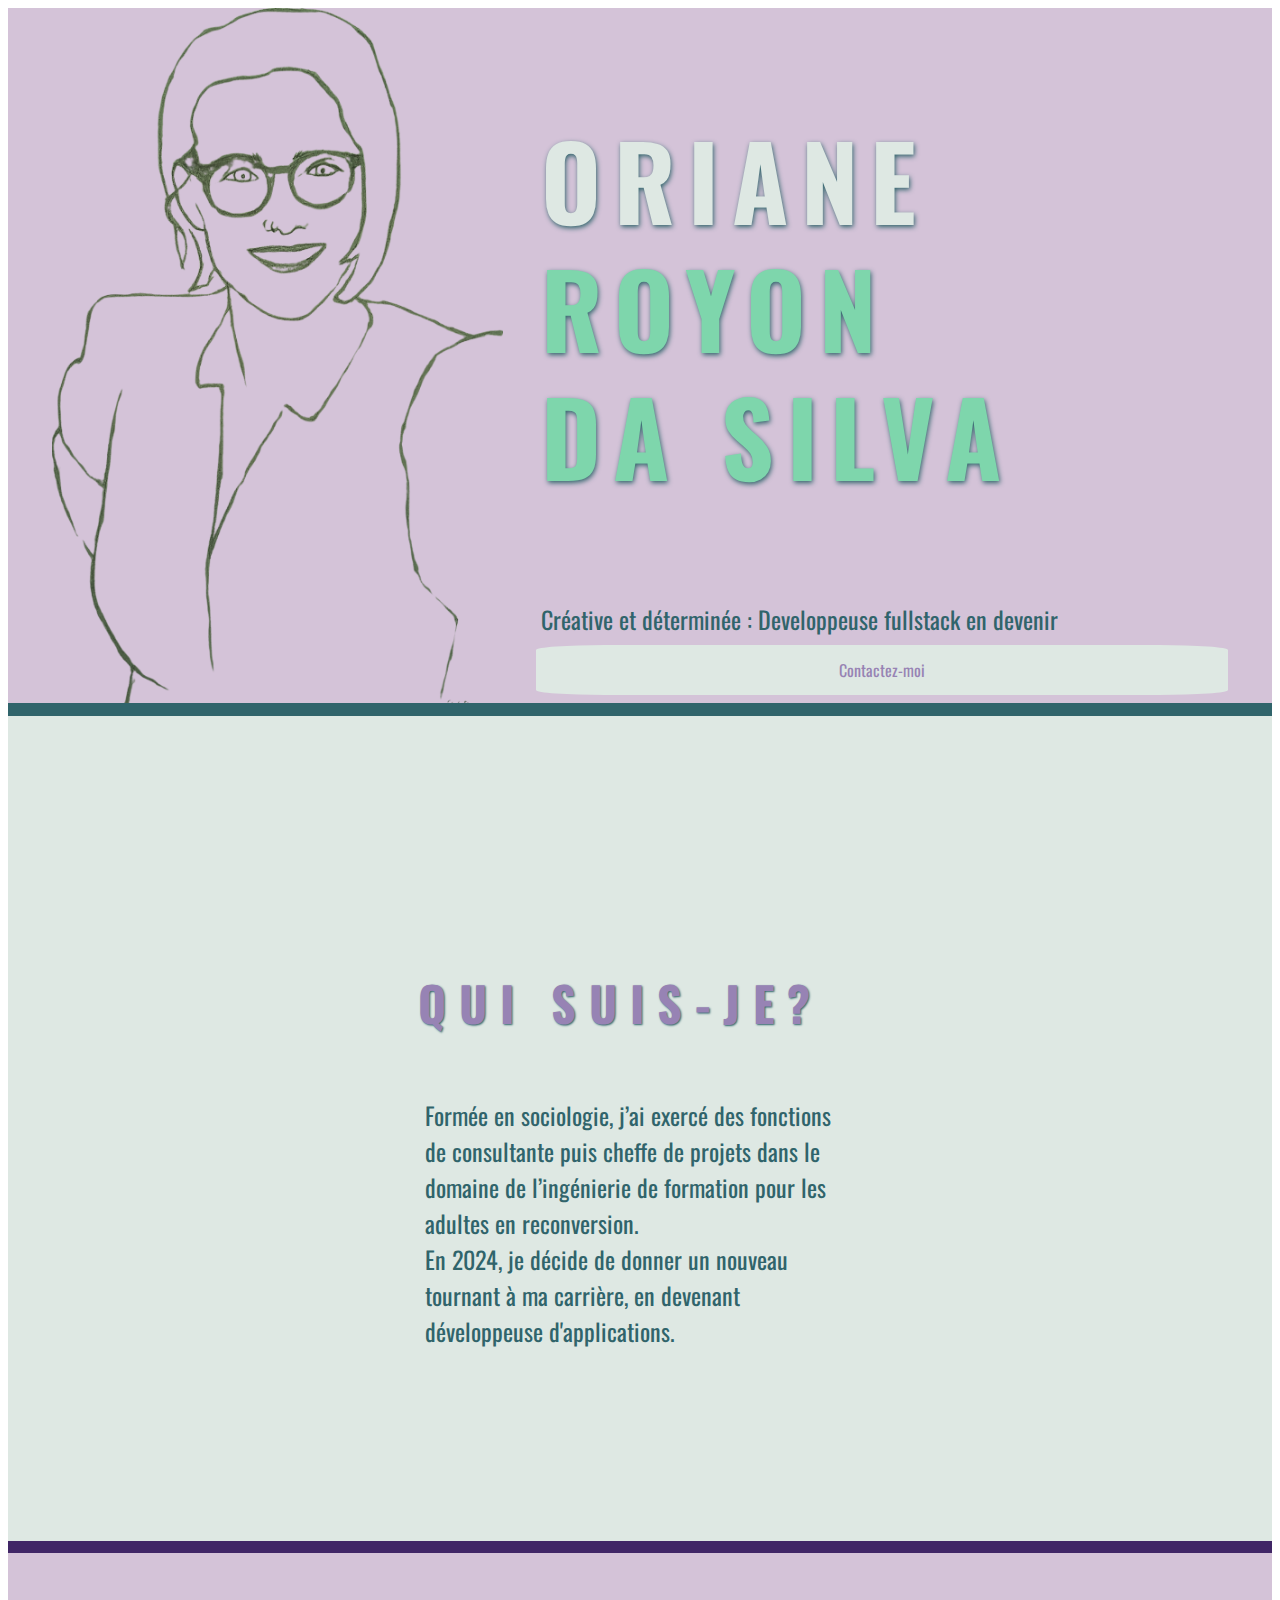
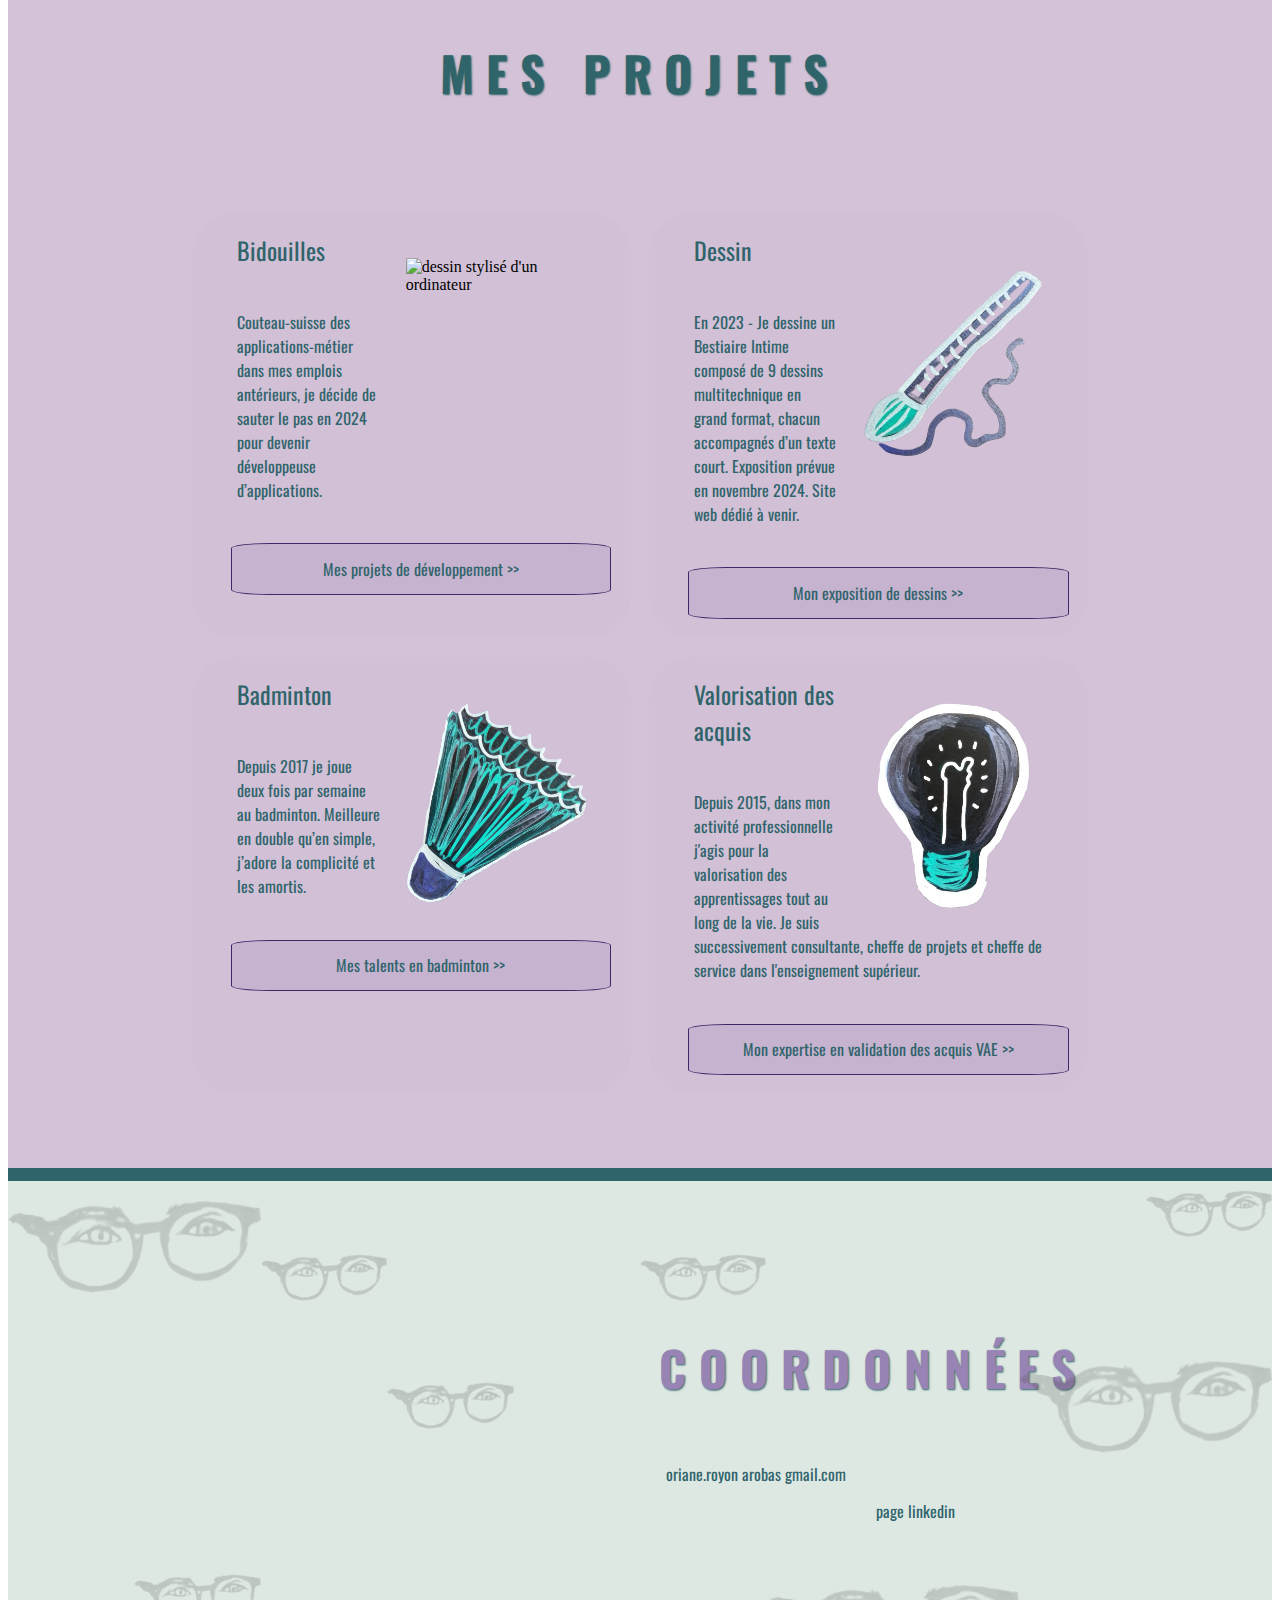
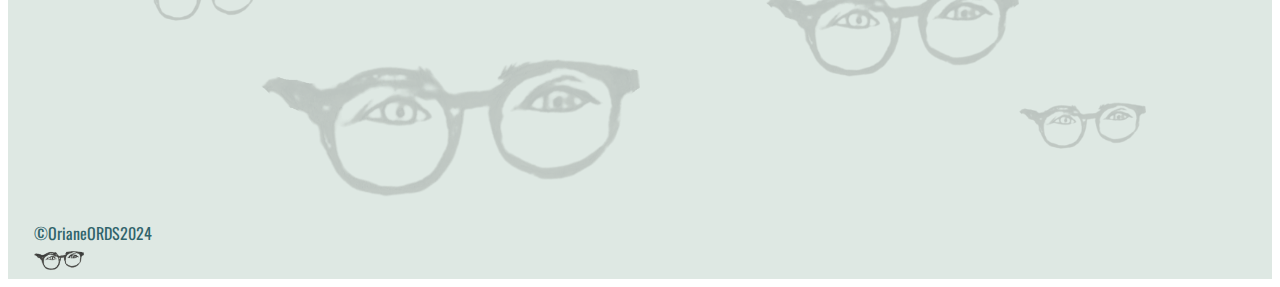
==== index.html @ b594cda8 "relative link modified" ====
<!DOCTYPE html>
<html lang="en">

<head>
  <meta charset="UTF-8">
  <meta name="viewport" content="width=device-width, initial-scale=1.0">
  <title>ORIANE RDS SITE</title>
  <!-- liens vers bootstrap-->
    <link href="https://cdn.jsdelivr.net/npm/bootstrap@5.3.2/dist/css/bootstrap.min.css" rel="stylesheet" integrity="sha384-T3c6CoIi6uLrA9TneNEoa7RxnatzjcDSCmG1MXxSR1GAsXEV/Dwwykc2MPK8M2HN" crossorigin="anonymous">
    <script src="https://cdn.jsdelivr.net/npm/bootstrap@5.3.2/dist/js/bootstrap.bundle.min.js" integrity="sha384-C6RzsynM9kWDrMNeT87bh95OGNyZPhcTNXj1NW7RuBCsyN/o0jlpcV8Qyq46cDfL" crossorigin="anonymous"></script>
  <!--liens vers typos-->
    <link rel="preconnect" href="https://fonts.googleapis.com">
    <link rel="preconnect" href="https://fonts.gstatic.com" crossorigin>
    <link href="https://fonts.googleapis.com/css2?family=Oswald&display=swap" rel="stylesheet">
<!--liens vers ma feuille de style--> 
<link href="./public/css/style.css" rel="stylesheet"> 
</head>

<body>
    <!-- navbar cf. fichier read me -->




    <!-- SECTION 1 : ORIANE -->
    <section class="bg-light-purple " >
        <div class="flex-container section" ID="section1">
            <div class="flex-container rectangle-1tiers  " ID="section1-bgimg">
               <img src="./public/images/portraitoriane15.png" alt="dessin auto-portrait Oriane" ID="autoportrait1">
            </div>

            <div class="rectangle-2tiers flex-container" ID="section1-texte">
                            
                 <h1 class="medium-green"> <span class="light-green">Oriane </span> Royon <br> Da Silva </h1>
                 <p class="medium-p" ID="h1p">Créative et déterminée : 
                        Developpeuse fullstack en devenir </p>
                <div class="btn">
                    <a ID="btn-contact" class="bg-light-green medium-purple">Contactez-moi</a>
                </div>
            </div> 
        </div>

        <div class="divider bg-intense-green">      </div>
    </section>

      

    <!-- SECTION 2 : Qui suis-je -->
    <section class="bg-light-green ">
        <div class="flex-container section " ID="section2">
 
                <div class="rectangle-2tiers" >
                    <h2 class="medium-purple"> Qui suis-je? </h2>
                    <p class="medium-p">Formée en sociologie, j’ai exercé des fonctions de consultante puis cheffe de projets dans le domaine de l’ingénierie de formation pour les adultes en reconversion. </p>
                    <p class="medium-p">En 2024, je décide de donner un nouveau tournant à ma carrière, en devenant développeuse d'applications. 
                    </p>
                </div>

        </div>
        <div class="divider  bg-intense-purple">      </div>
        
    </section>



<!--SECTION 3 : mes dadas doudous dodus -->

<section class="bg-light-purple">
    <div class=" flex-container section " ID="section3">
        <div>
            <h2 class="intense-green ">Mes projets</h2>
        </div>

        <div class=" flex-container section3">

           <div class=" card-container flex-container ">
                <div class="card">
                    <img class="carre dessin" src=".public/images/section3-imagescarres/section3-ordi" alt="dessin stylisé d'un ordinateur">
                    <p class="medium-p">Bidouilles</p>
                    <p> Couteau-suisse des applications-métier dans mes emplois antérieurs, je décide de sauter le pas en 2024 pour devenir développeuse d’applications.  </p>
                    <div class="button">
                        <a href="./views/projetdev.html"> Mes projets de développement >> </a>
                    </div>
                </div>
        
                <div class="card">
                    <img class="carre dessin" src="./public/images/section3-imagescarres/section3-pinceau.png" alt="dessin stylisé d'un pinceau ">
                    <p class="medium-p">Dessin</p>
                    <p> En 2023 - Je dessine un Bestiaire Intime composé de 9 dessins multitechnique en grand format, chacun accompagnés d’un texte court. Exposition prévue en novembre 2024. Site web dédié à venir.   </p>
                    <div class="button">
                        <a href="./views/projetdev.html"> Mon exposition de dessins >> </a>
                    </div>
                </div>
            </div>

            <div class=" card-container flex-container ">
                <div class="card">
                    <img class="carre dessin" src="./public/images/section3-imagescarres/section3-bad.png" alt="dessin stylisé d'un volant de badminton">
                    <p class="medium-p">Badminton</p>
                    <p> Depuis 2017 je joue deux fois par semaine au badminton. Meilleure en double qu’en simple, j’adore la complicité et les amortis.  </p>
                    <div class="a">
                        <a href="./views/projetdev.html"> Mes talents en badminton  >> </a>
                    </div>
                </div>

                <div class="card"> 
                    <img class="carre dessin" src="./public/images/section3-imagescarres/section3-ampoule.png" alt="dessin stylisé d'une ampoule ">
                    <p class="medium-p">Valorisation des acquis</p>
                    <p> Depuis 2015, dans mon activité professionnelle j'agis pour la valorisation des apprentissages tout au long de la vie. Je suis successivement consultante, cheffe de projets et cheffe de service dans l'enseignement supérieur.</p>
                    <div class="button">
                        <a href="./views/projetdev.html"> Mon expertise en validation des acquis VAE >> </a>
                    </div>
                </div>
            </div>

            
        </div>
      
    </div>

    <div class="divider bg-intense-green">      </div>

</section>

<!--SECTION 4 : coordonnées >
-->

<section ID="section4" class="bg-light-green">

 
    <div ID="S4texte" class="rectangle-2tiers">
        <h2 class="medium-purple"> Coordonnées </h2>
        <div class="dense">
            <p class="intense-green"> oriane.royon  arobas  gmail.com </p>
            <p> <a href="https://www.linkedin.com/feed/" class="intense-green">page linkedin </a></p>  
        </div>
    </div>
        <img ID="S4img0" src="./public/images/oeil/eye1.png">  
        <img ID="S4img1" src="./public/images/oeil/eye1.png"> 
        <img ID="S4img2" src="./public/images/oeil/eye1.png"> 
        <img ID="S4img3" src="./public/images/oeil/eye1.png"> 
        <img ID="S4img4" src="./public/images/oeil/eye1.png"> 
        <img ID="S4img5" src="./public/images/oeil/eye1.png">
        <img ID="S4img6" src="./public/images/oeil/eye1.png"> 
        <img ID="S4img7" src="./public/images/oeil/eye1.png"> 
        <img ID="S4img8" src="./public/images/oeil/eye1.png">  
        <img ID="S4img9" src="./public/images/oeil/eye1.png"> 


     </section>
  


<footer class= "bg-light-green">
    <div class="footer">
            <p>   ©OrianeORDS2024         </p>
            <img src="./public/images/oeil/eye1.png" >
    </div>
</footer>



<script src="./index.js"></script>

</body>
---- public/css/style.css ----
/*PREMIERE PARTIE DU CSS = FLEXBOXING AND SIZING */

/*xxxxxxxxxxxxxxxxxxxxxxxxxxxxxxxxxxxxxxxxxxxxxxxxxxxxxxxxxxxxxxxxxx */

/* éléments  par ordre alpha */ 

img {
    min-height:0 ;
     min-width:0 ;
     width: 100%;
     height: auto;
     padding-top : 0 ; 
     padding-bottom : 0 ;
     border : 0 ; 
}
section {
    justify-content: center;
    align-items: center;
    height: 100%;
    min-width: 150px;
}

a { 
    border-radius: 10%;
    border: none;
    color: #30646B;
    text-align: center;
    text-decoration: none;
    display: block;
    font-size: 16px;
    font-family: 'Oswald', sans-serif;
    padding: 1vw;
    margin-left : 1.5vw ; 
}

a:hover {
    background-color: gold;
  }

/*class */ 

.btn {
   display : block ;  
   width: 100% ; 
   margin-left : 1px ; 
}
.flex-container {
    display : flex ; 
    flex-wrap : wrap ;
    flex-direction: row; 
    justify-content: center;
}
.divider {
    width : 100% ; 
    height: 1vw ;
}

.img {
    align-content : center; 
}
.rectangle-1tiers{
    flex-basis : 38% ; 
}
.rectangle-2tiers{
    flex-basis : 60% ;
}
.section {
    margin: 0vw 3vw;
    gap: 1vw ;
}
.carre{
    max-width: 15vw;
}

.footer p {
    padding: 0vw 2vw;
    margin : 0 ; 
}
.footer img {
    width: 50px;
    aspect-ratio: 100 / 60;
    margin : 0vw 2vw;
}

/* Formats spéciaux pour objets spéciaux */ 
#autoportrait1 {
    aspect-ratio: auto 700 / 500;
}
#section1-bgimg {
    align-content: center;
 }
#h1p {
    width: 100%;
}

#section2 {
    padding: 15vw ; 
}



/* spécifiques section3 */

.section3 {
    flex-basis : 80% ;
    padding-bottom: 5vw;
}
#section3 h2 {
    margin : 5vw 0vw ; 
}
.card-container {
    flex-basis : 100% ; 
}
.card {
    border-radius:10%;
    background-color : rgba(151, 131, 180, 0.05) ; 
    border-color: transparent;
    gap :  5vw ;
    margin : 1% ; 
    padding : 1.5vw ; 
    max-width: 400px;
    display : inline-block ; 
}
.dessin {
    float: right;
    width: 45%;
    padding: 2vw;
    aspect-ratio: 700/800;
}
.section3 a {
    border: #402666 solid 1px;
    background-color : rgba(151, 131, 180, 0.2) ;
}
a:hover{
    background-color: #30646B;
    color: #DEE8E3;
}





/*            spécifique section 4 = GRID */


    #section4 {
        display: grid ; 
        grid-template-columns: repeat(10, 1fr) ;
        grid-template-rows: repeat(10, 5vw) ;
    }

    #section4 p {
            margin: 0 ; 
            padding : 0 0 0 2vw;    
    }

    #section4 img {
        opacity: 20% ;
    }

    #S4texte {
        grid-row : 3 / 6 ; 
        grid-column : 6 / -2 ;  
    }
    #S4img0{
        grid-row: 1 / 3 ;
        grid-column : 1 / 3 ;
    } 
    #S4img1{
        grid-row: 3 / 6 ;
        grid-column : 9 / 12 ;
    } 
    #S4img2{
        grid-row: 7 / 9 ;
        grid-column : 7 / 9 ;
    } 
    #S4img3{
        grid-row: 1 ;
        grid-column : 10 ;
    } 

    #S4img4{
        grid-row: 8 / 11 ;
        grid-column : 3 / 6 ;
    } 
    #S4img5{
        grid-row: 7  ;
        grid-column : 2  ;
    } 
    #S4img6{
        grid-row: 2;
        grid-column : 3;
    } 
    #S4img7{
        grid-row: 4 ;
        grid-column : 4 ;
    } 
    #S4img8{
        grid-row: 2  ;
        grid-column : 6 ;
    } 
    #S4img9{
        grid-row: 9 ;
        grid-column : 9 ;
    } 


/* */
/**/
/* DEUXIEME PARTIE CSS =  COULEURS, TYPOS ET POLICES */
/*xxxxxxxxxxxxxxxxxxxxxxxxxxxxxxxxxxxxxxxxxxxxxxxxxxxxxxxxxxxxxxxxxx */


/* recap couleurs du design :

light-purple : #D4C3D8
medium-purple : #9783B4
intense-purple : #402666

light-green : #DEE8E3
medium-green: #7ED6AC
intense-green : #30646B
*/

/* éléments */ 

h1 {
    font-family: 'Oswald', sans-serif;
    font-size: 8vw;
    letter-spacing: 1vw ; 
    line-height : 10vw; 
    text-shadow: 1px 2px 5px #30646B;
    padding : 2vw ;
    padding-top : 3vw ; 
    text-transform: uppercase;
    
}
h2 {
    font-family: 'Oswald', sans-serif;
    font-size: 3rem;
    letter-spacing: 1vw ;
    text-shadow: 1px 1px 2px #30646B;
    padding : 1.5vw ;
    text-transform: uppercase;

}
p {  
    font-family: 'Oswald', sans-serif;
    color: #30646B;
    padding: 2vw;
    font-size : 1rem; 
}



/* class */ 


.divider.dark-green {
    background-color: #30646B;
    background-color: rgba(48, 100, 107, 1);
   /* background-image: radial-gradient(rgba(48, 100, 107, 0.75), transparent 16%),
    radial-gradient(rgba(151, 131, 180, 1)  transparent 10%); 
    background-size: 6px 6px ;
    background-position: 0 0, 3px 3px;*/
}

.bg-light-green {
    background-color: #DEE8E3 ;
}
.bg-light-purple {
    background-color: #D4C3D8;
}
.bg-medium-green{
    background-color: #7ED6AC;
}
.bg-medium-purple {
    background-color: #9783B4;
}
.bg-intense-green {
    background-color: #30646B ;
    background-color: rgba(48, 100, 107, 1);
}
.bg-intense-purple {
    background-color: #402666;
}



.intense-green {
    color : #30646B ;
}
.intense-purple {
    color : #402666 ; 
}
.light-green {
    color: #DEE8E3;
}
.light-purple {
    color:#D4C3D8 ;
}
.medium-green {
    color: #7ED6AC;
}
.medium-purple {
    color: #9783B4 ;
}


.medium-p {
    font-size : 1.5rem;
    padding: 0 2vw ;
    margin: 0 ; 
} 





/*TROISIEME PARTIE CODE CSS =  Breakpoint pour format téléphone */ 
/*xxxxxxxxxxxxxxxxxxxxxxxxxxxxxxxxxxxxxxxxxxxxxxxxxxxxxxxxxxxxxxxxxx */
    @media (max-width : 600px) {


        a { 
            font-size : 2.5vw ; 
        }
        h1 {
            font-size: 9vw;
            letter-spacing: 1vw ; 
            line-height : 10vw; 
        }
        h2 {
            font-size: 5vw;
            letter-spacing: 1vw ; 
            line-height : 7vw;
        }
        p {
            font-size: 3vw;
        }


        .carre {
            flex-basis : 95%;
        }
        .medium-p {
            font-size : 4vw ; 
        }
        .rectangle-1tiers {
            flex-basis : 95% ;
        }
        .rectangle-2tiers {
            flex-basis : 95% ;
        }
        .section3 {
            flex-basis : 95%
        }



/* GRID autour des boites Flexs de la section 1
    si écran = petit */

    #section1 {
        display: grid ; 
        grid-template-columns: repeat(10, 1fr) ;
        grid-template-rows: repeat(7, 1fr) ;
    }
    #section1-bgimg {
        grid-row-start: 1 ; 
        grid-column-start:1;  
        grid-row-end :8 ; 
        grid-column-end : 10 ; 
    }


    #section1-texte {
        grid-row-start: 4 ; 
        grid-column-start: 2 ;  
        grid-row-end : 8 ; 
        grid-column-end : 9 ; 
    } 

    #autoportrait1 {
        opacity: 30% ;
    }

    }
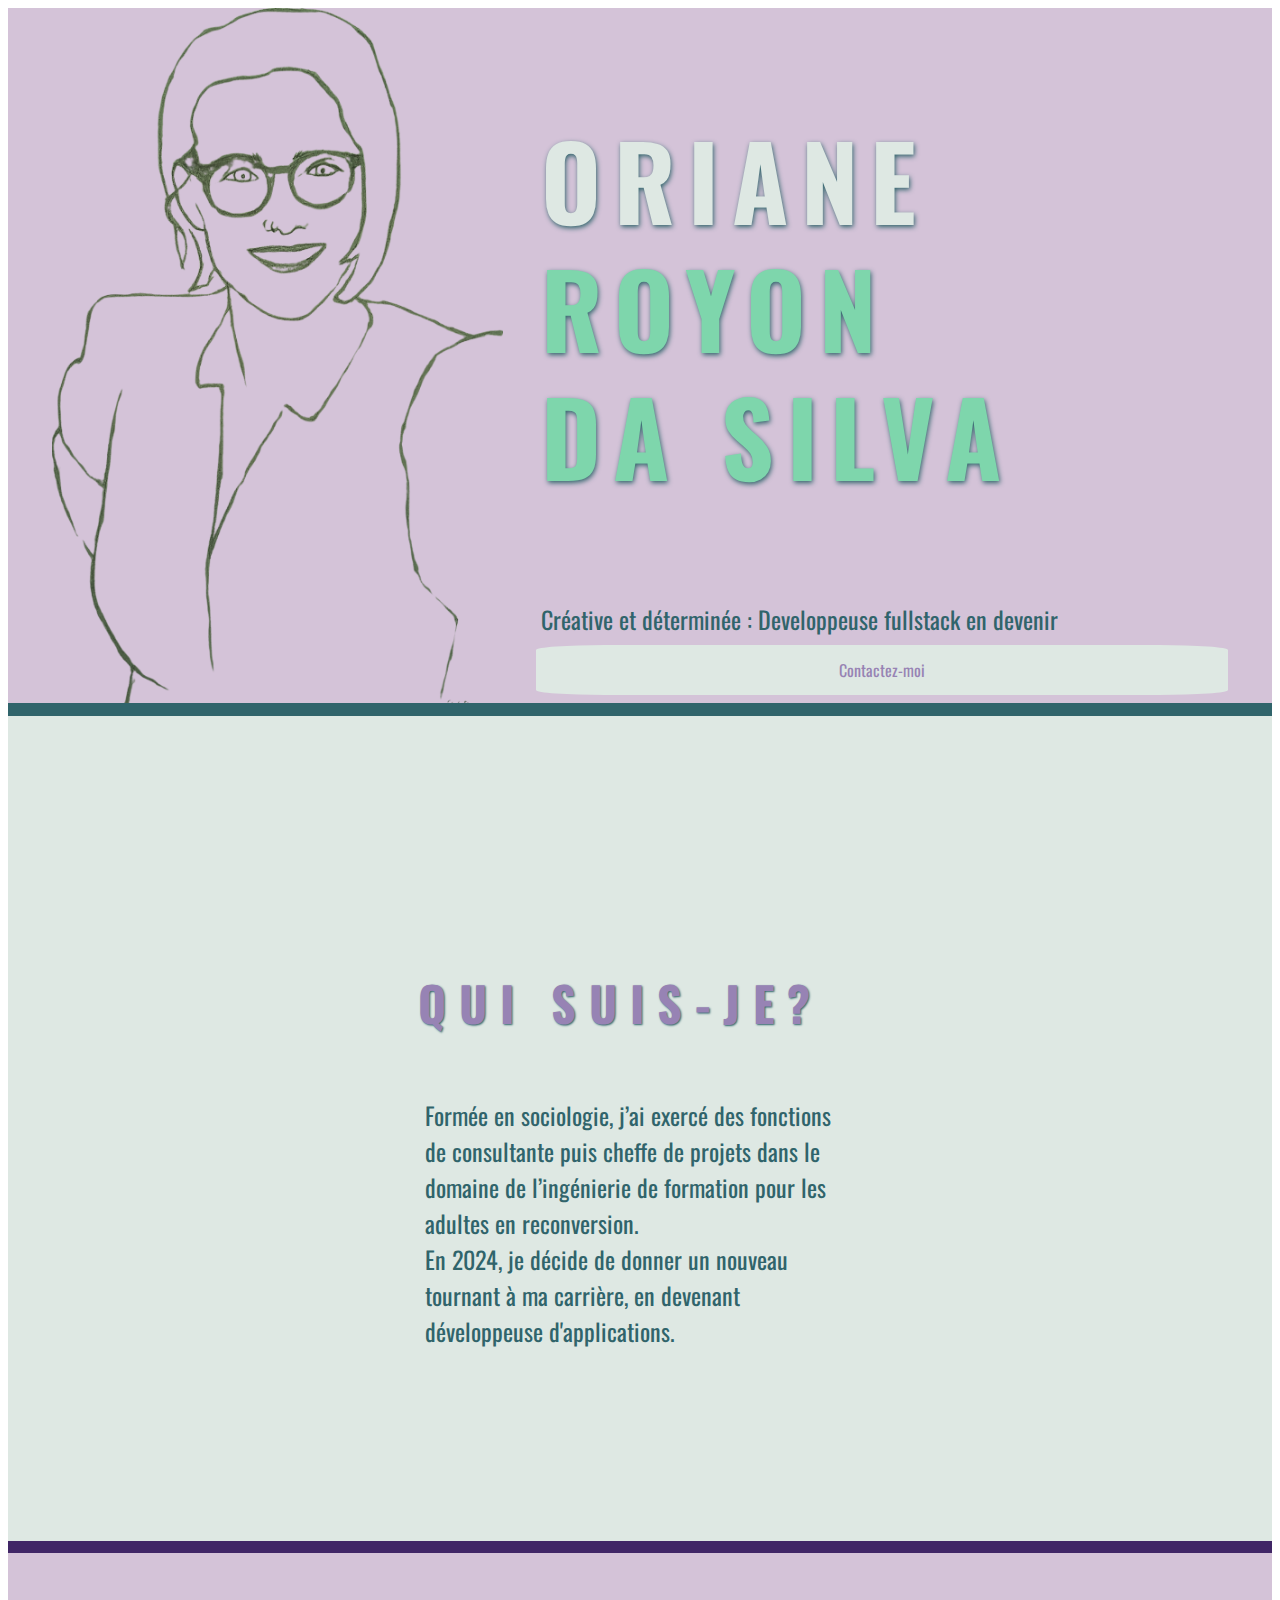
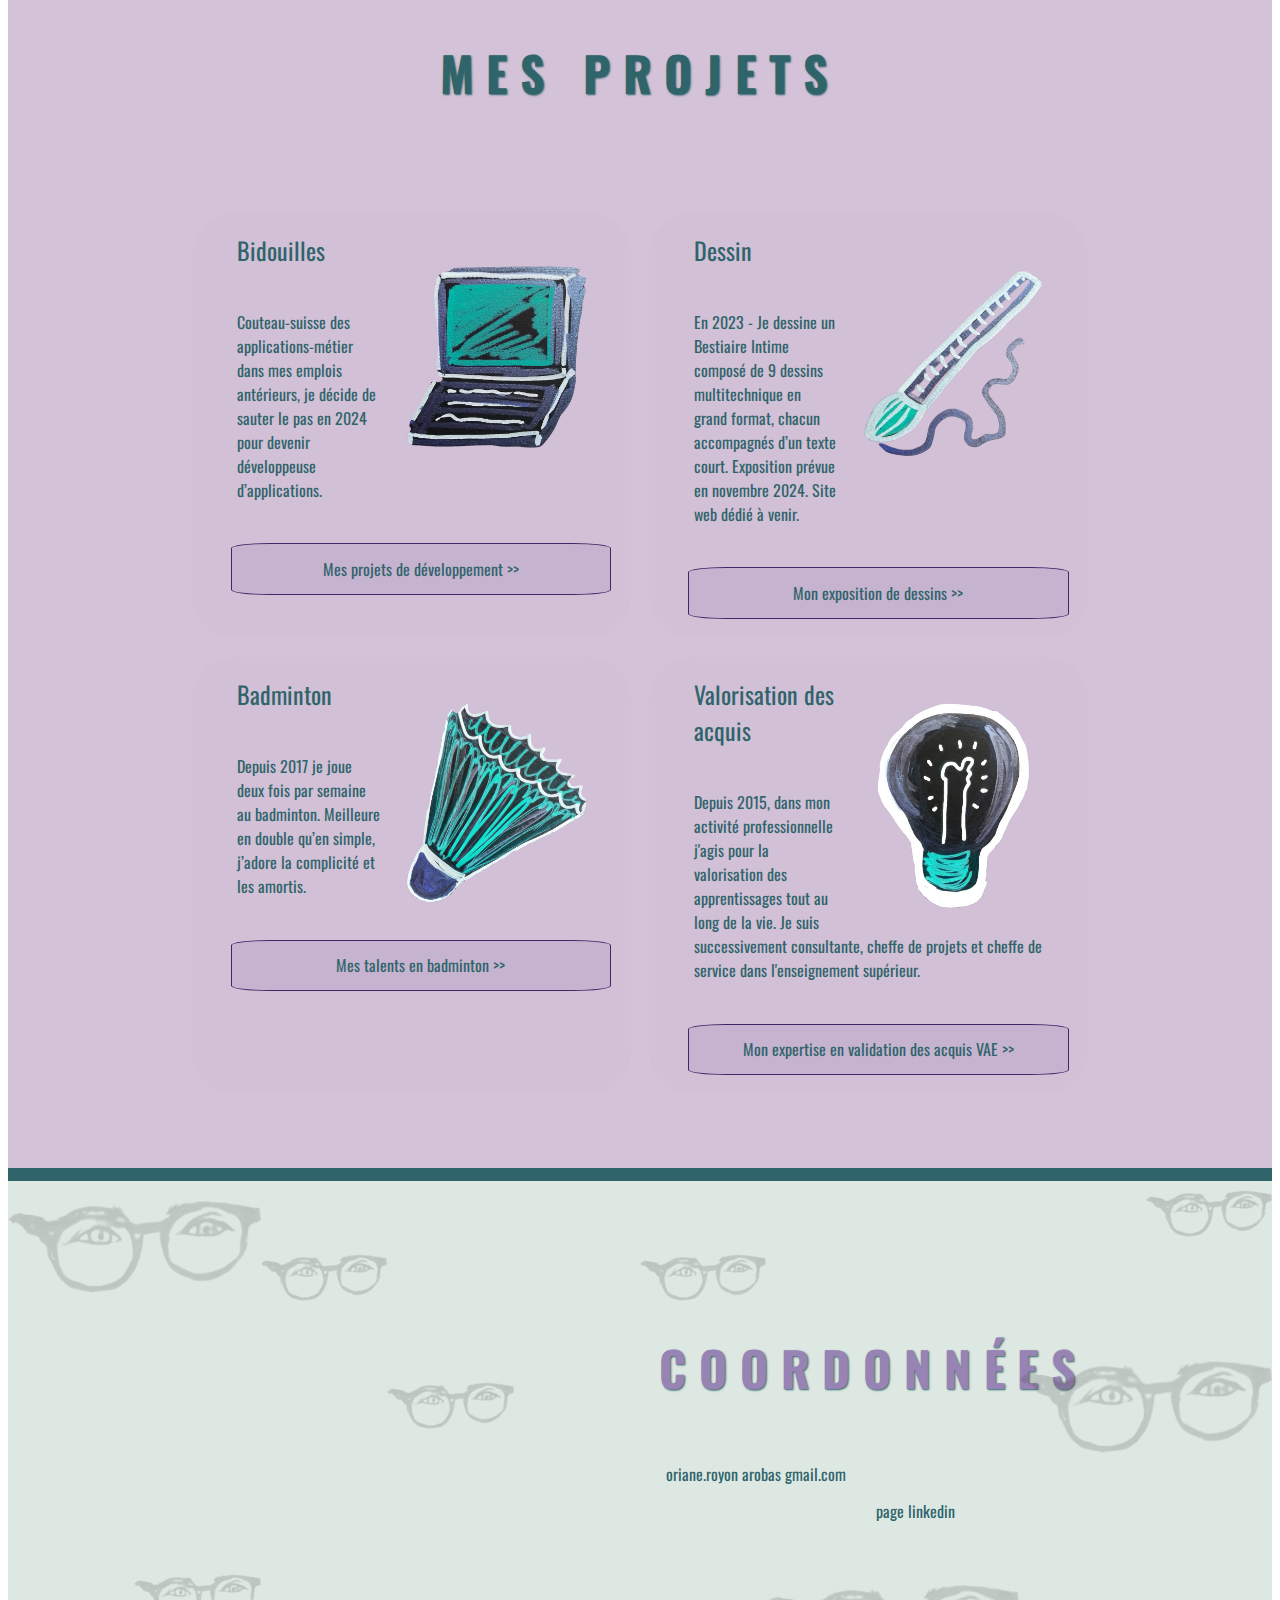
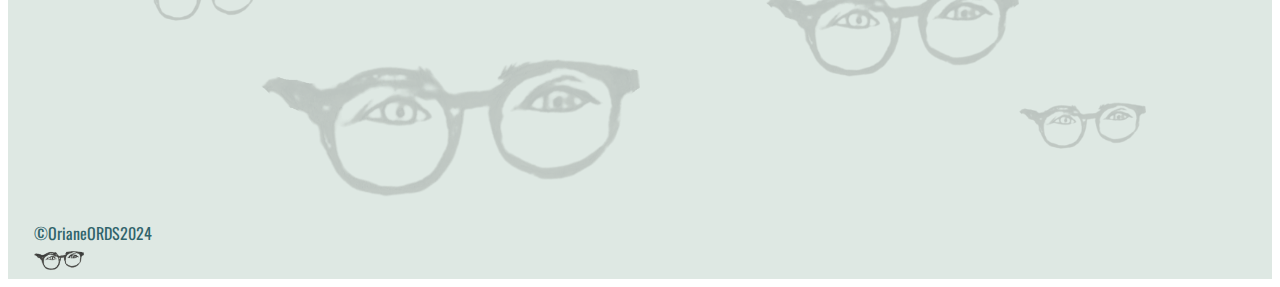
==== commit 44eeae81: "update computer picture" ====
--- a/index.html
+++ b/index.html
@@ -75,7 +75,7 @@
 
            <div class=" card-container flex-container ">
                 <div class="card">
-                    <img class="carre dessin" src=".public/images/section3-imagescarres/section3-ordi" alt="dessin stylisé d'un ordinateur">
+                    <img class="carre dessin" src="./public/images/section3-imagescarres/section3-ordi.png" alt="dessin stylisé d'un ordinateur ">
                     <p class="medium-p">Bidouilles</p>
                     <p> Couteau-suisse des applications-métier dans mes emplois antérieurs, je décide de sauter le pas en 2024 pour devenir développeuse d’applications.  </p>
                     <div class="button">
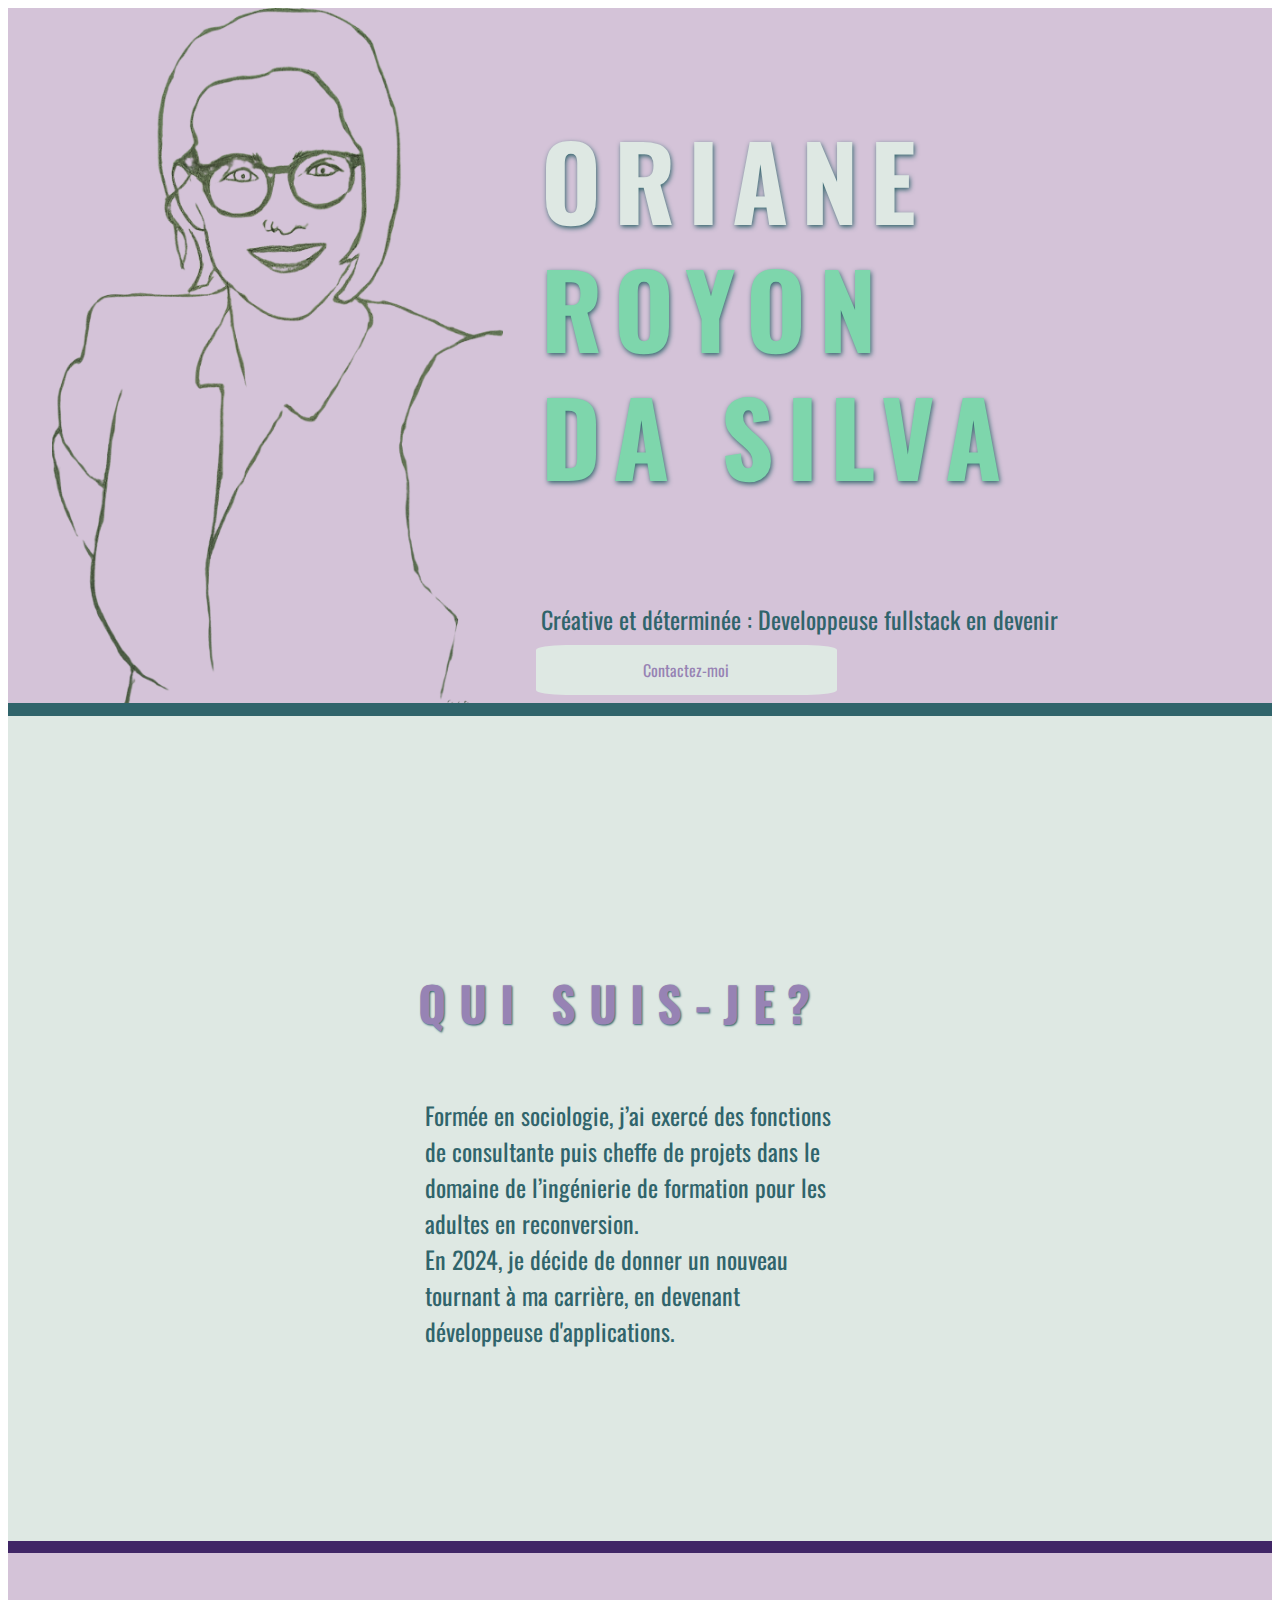
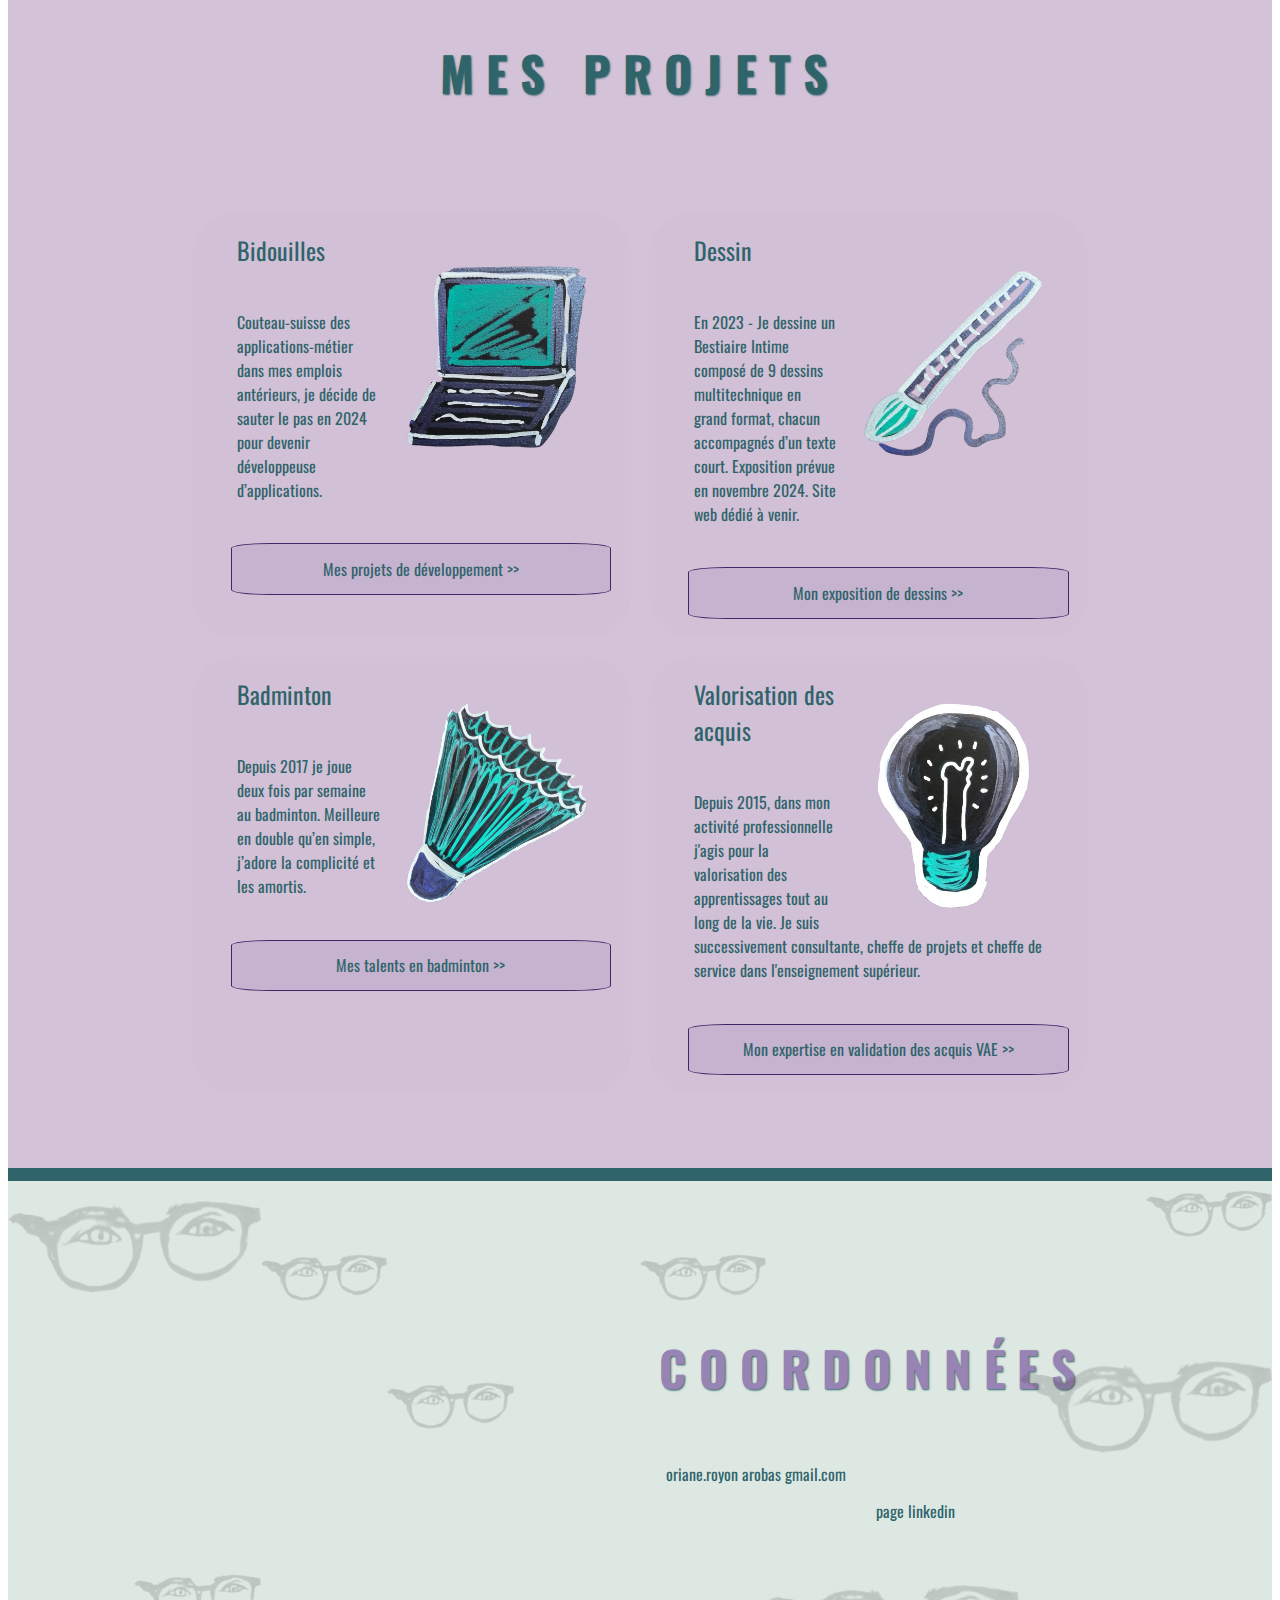
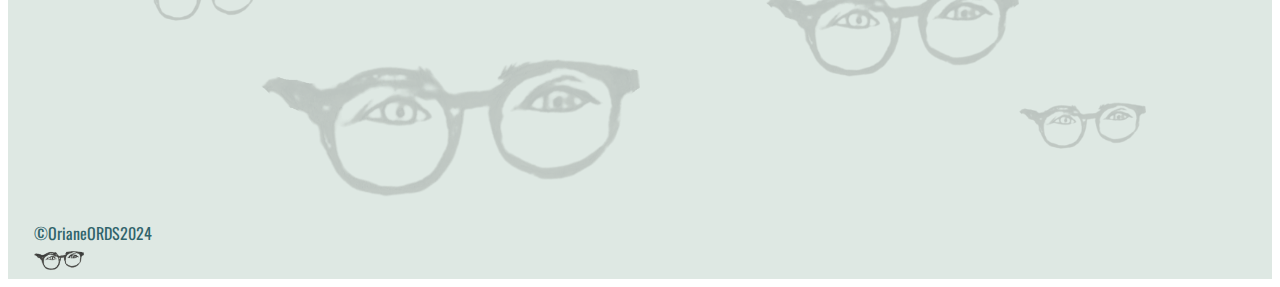
==== commit d93c984d: "btn contact on section 1 > change size and behavior" ====
--- a/index.html
+++ b/index.html
@@ -35,7 +35,7 @@
                  <p class="medium-p" ID="h1p">Créative et déterminée : 
                         Developpeuse fullstack en devenir </p>
                 <div class="btn">
-                    <a ID="btn-contact" class="bg-light-green medium-purple">Contactez-moi</a>
+                    <a ID="btn-contact" class="bg-light-green medium-purple" href="#section4">Contactez-moi</a>
                 </div>
             </div> 
         </div>
--- a/public/css/style.css
+++ b/public/css/style.css
@@ -1,6 +1,13 @@
-
-
-/*PREMIERE PARTIE DU CSS = FLEXBOXING AND SIZING */
+/*STRUCTURE FICHIER */ 
+/*PREMIERE PARTIE DU CSS = SIZE AND BEHAVIOR */
+/* DEUXIEME PARTIE CSS =  COULEURS, TYPOS ET POLICES */
+/*TROISIEME PARTIE CODE CSS =  Breakpoint pour format téléphone */ 
+
+
+
+
+
+/*PREMIERE PARTIE DU CSS = SIZE AND BEHAVIOR */
 
 /*xxxxxxxxxxxxxxxxxxxxxxxxxxxxxxxxxxxxxxxxxxxxxxxxxxxxxxxxxxxxxxxxxx */
 
@@ -21,7 +28,6 @@
     height: 100%;
     min-width: 150px;
 }
-
 a { 
     border-radius: 10%;
     border: none;
@@ -34,16 +40,17 @@
     padding: 1vw;
     margin-left : 1.5vw ; 
 }
-
+/* SUPPRIMER ? 
 a:hover {
     background-color: gold;
-  }
+  }*/ 
+
 
 /*class */ 
 
 .btn {
-   display : block ;  
-   width: 100% ; 
+   display : block ;
+   width: 20rem ; 
    margin-left : 1px ; 
 }
 .flex-container {
@@ -55,11 +62,10 @@
 .divider {
     width : 100% ; 
     height: 1vw ;
-}
-
+} /*
 .img {
     align-content : center; 
-}
+} */ 
 .rectangle-1tiers{
     flex-basis : 38% ; 
 }
@@ -73,7 +79,6 @@
 .carre{
     max-width: 15vw;
 }
-
 .footer p {
     padding: 0vw 2vw;
     margin : 0 ; 
@@ -91,13 +96,17 @@
 #section1-bgimg {
     align-content: center;
  }
+#section1-texte {
+    justify-content: left;
+}
 #h1p {
     width: 100%;
 }
-
 #section2 {
     padding: 15vw ; 
 }
+
+
 
 
 
@@ -375,7 +384,6 @@
         grid-column-end : 10 ; 
     }
 
-
     #section1-texte {
         grid-row-start: 4 ; 
         grid-column-start: 2 ;  
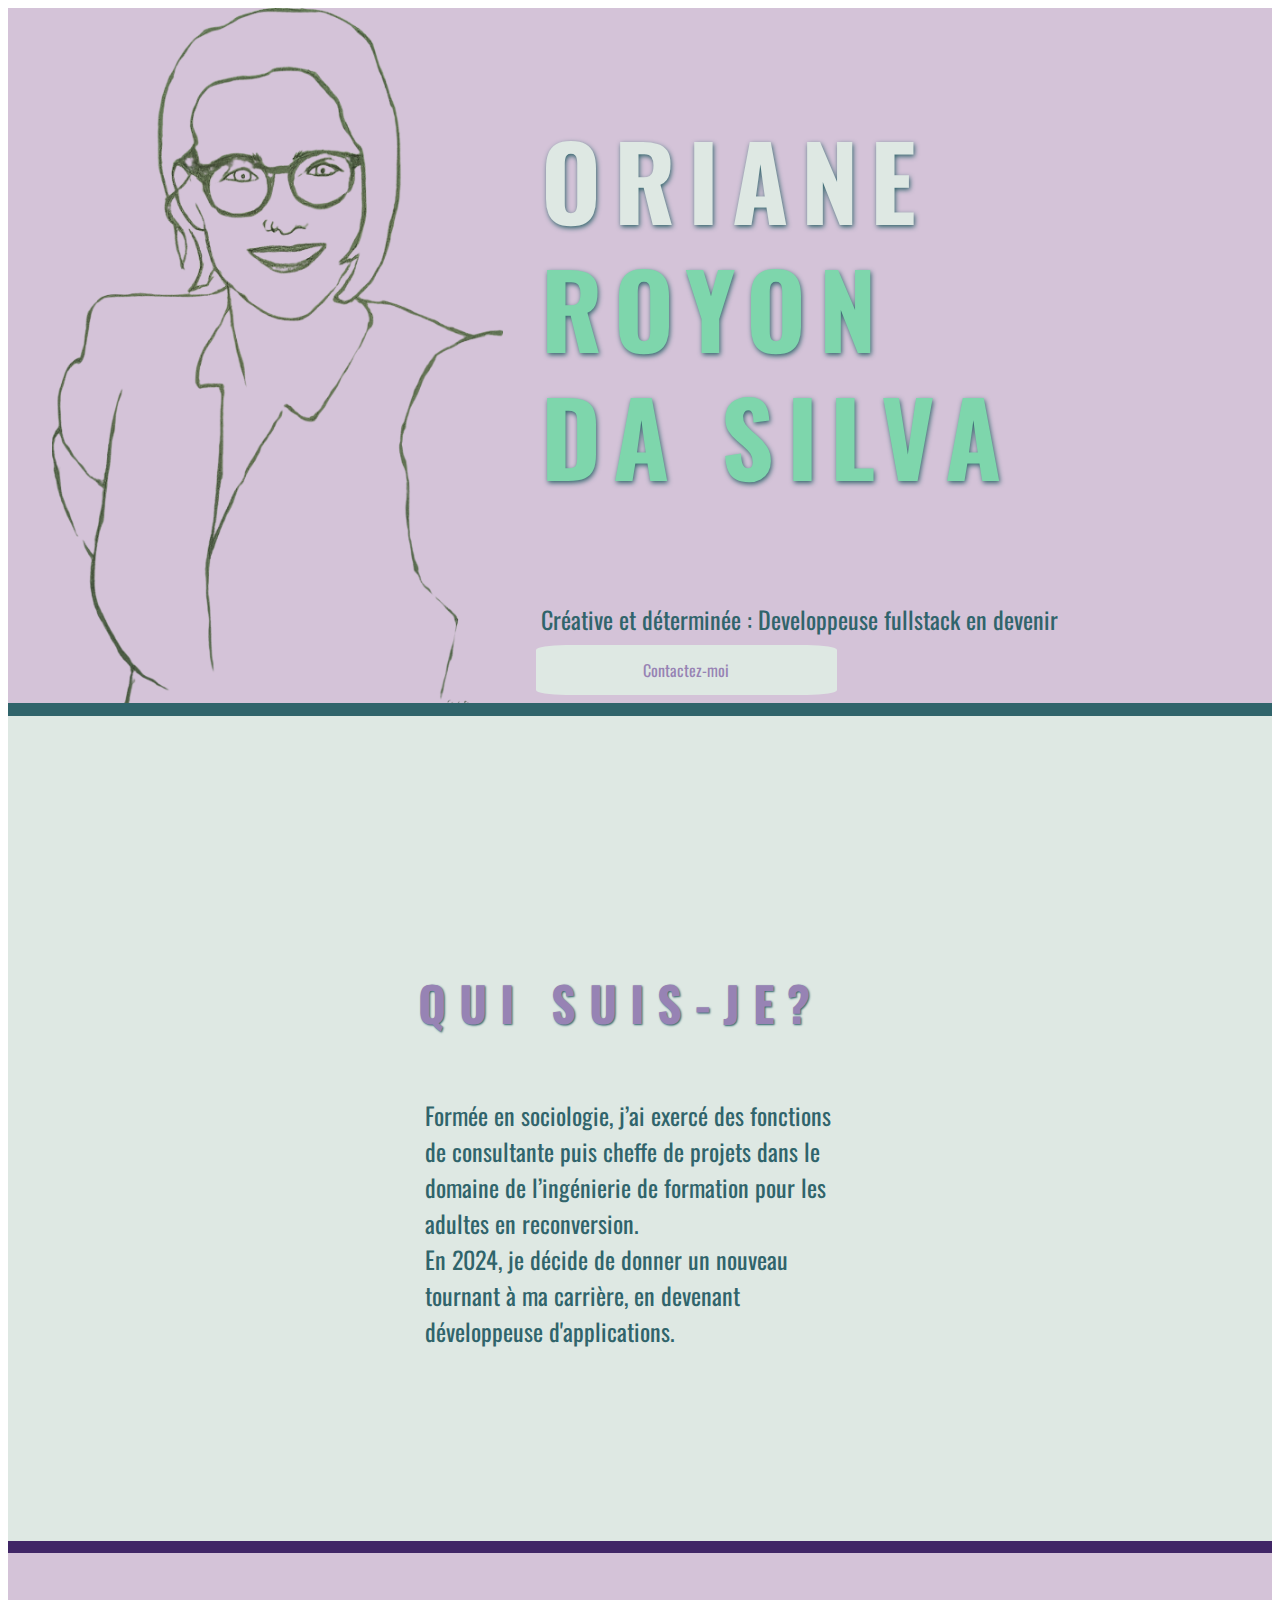
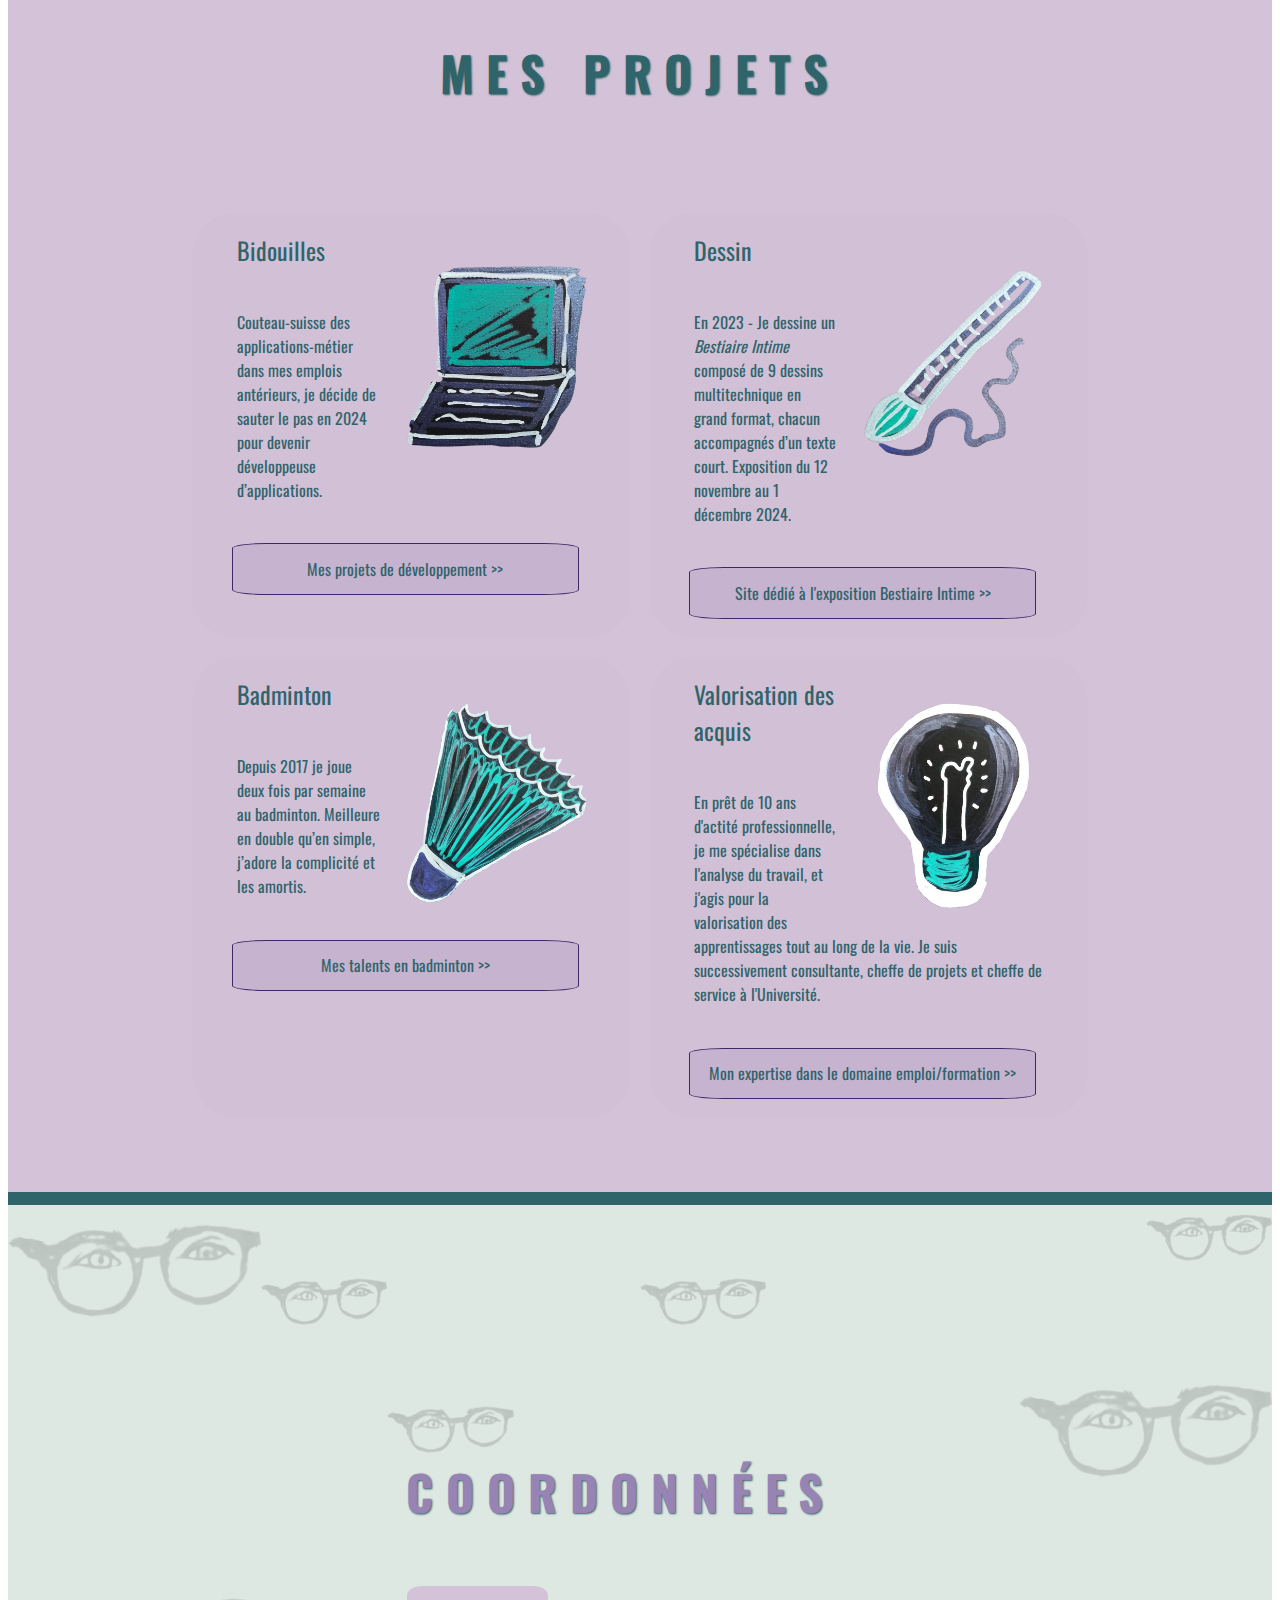
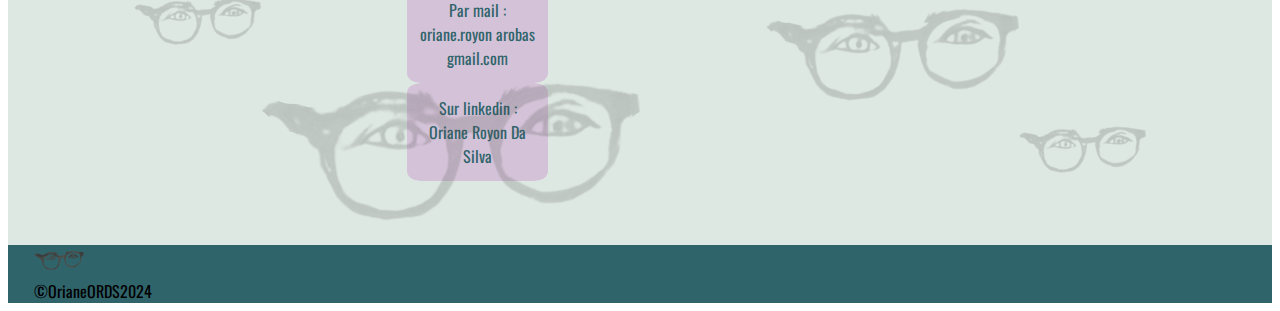
==== commit 1d98fd12: "modif des bouttons + qq textes" ====
--- a/index.html
+++ b/index.html
@@ -78,7 +78,7 @@
                     <img class="carre dessin" src="./public/images/section3-imagescarres/section3-ordi.png" alt="dessin stylisé d'un ordinateur ">
                     <p class="medium-p">Bidouilles</p>
                     <p> Couteau-suisse des applications-métier dans mes emplois antérieurs, je décide de sauter le pas en 2024 pour devenir développeuse d’applications.  </p>
-                    <div class="button">
+                    <div class="btn">
                         <a href="./views/projetdev.html"> Mes projets de développement >> </a>
                     </div>
                 </div>
@@ -86,9 +86,11 @@
                 <div class="card">
                     <img class="carre dessin" src="./public/images/section3-imagescarres/section3-pinceau.png" alt="dessin stylisé d'un pinceau ">
                     <p class="medium-p">Dessin</p>
-                    <p> En 2023 - Je dessine un Bestiaire Intime composé de 9 dessins multitechnique en grand format, chacun accompagnés d’un texte court. Exposition prévue en novembre 2024. Site web dédié à venir.   </p>
-                    <div class="button">
-                        <a href="./views/projetdev.html"> Mon exposition de dessins >> </a>
+                    <p> En 2023 - Je dessine un <i> Bestiaire Intime </i> composé de 9 dessins multitechnique 
+                        en grand format, chacun accompagnés d’un texte court. 
+                        Exposition du 12 novembre au 1 décembre 2024.   </p>
+                    <div class="btn">
+                        <a href="https://www.expo-bestiaireintime.fr"> Site dédié à l'exposition Bestiaire Intime >> </a>
                     </div>
                 </div>
             </div>
@@ -98,7 +100,7 @@
                     <img class="carre dessin" src="./public/images/section3-imagescarres/section3-bad.png" alt="dessin stylisé d'un volant de badminton">
                     <p class="medium-p">Badminton</p>
                     <p> Depuis 2017 je joue deux fois par semaine au badminton. Meilleure en double qu’en simple, j’adore la complicité et les amortis.  </p>
-                    <div class="a">
+                    <div class="btn">
                         <a href="./views/projetdev.html"> Mes talents en badminton  >> </a>
                     </div>
                 </div>
@@ -106,9 +108,10 @@
                 <div class="card"> 
                     <img class="carre dessin" src="./public/images/section3-imagescarres/section3-ampoule.png" alt="dessin stylisé d'une ampoule ">
                     <p class="medium-p">Valorisation des acquis</p>
-                    <p> Depuis 2015, dans mon activité professionnelle j'agis pour la valorisation des apprentissages tout au long de la vie. Je suis successivement consultante, cheffe de projets et cheffe de service dans l'enseignement supérieur.</p>
-                    <div class="button">
-                        <a href="./views/projetdev.html"> Mon expertise en validation des acquis VAE >> </a>
+                    <p> En prêt de 10 ans d'actité professionnelle, je me spécialise dans l'analyse du travail, et j'agis pour
+                        la valorisation des apprentissages tout au long de la vie. Je suis successivement consultante, cheffe de projets et cheffe de service à l'Université.</p>
+                    <div class="btn">
+                        <a href="./views/projetdev.html"> Mon expertise dans le domaine emploi/formation >> </a>
                     </div>
                 </div>
             </div>
@@ -130,10 +133,12 @@
  
     <div ID="S4texte" class="rectangle-2tiers">
         <h2 class="medium-purple"> Coordonnées </h2>
-        <div class="dense">
-            <p class="intense-green"> oriane.royon  arobas  gmail.com </p>
-            <p> <a href="https://www.linkedin.com/feed/" class="intense-green">page linkedin </a></p>  
+        <div class="btn intense-green light-green">
+            <a href="mailto:oriane.royon@gmail.com" class="bg-light-purple"> Par mail : oriane.royon arobas gmail.com</a>
         </div>
+        <div class="btn intense-green light-green"> 
+            <a href="https://www.linkedin.com/in/oriane-royon-da-silva-0146106b/" class="bg-light-purple">Sur linkedin : Oriane Royon Da Silva </a>
+        </div>  
     </div>
         <img ID="S4img0" src="./public/images/oeil/eye1.png">  
         <img ID="S4img1" src="./public/images/oeil/eye1.png"> 
@@ -151,10 +156,10 @@
   
 
 
-<footer class= "bg-light-green">
+<footer class= "bg-intense-green light-green">
     <div class="footer">
+            <img src="./public/images/oeil/eye1.png" >
             <p>   ©OrianeORDS2024         </p>
-            <img src="./public/images/oeil/eye1.png" >
     </div>
 </footer>
 
--- a/public/css/style.css
+++ b/public/css/style.css
@@ -1,3 +1,8 @@
+/* Notes : if I had to do this work again,
+I would use a BEM methodology to name class selectors inside the html and then organise CSS code by sections only,
+with global variables for the colors */ 
+
+
 /*STRUCTURE FICHIER */ 
 /*PREMIERE PARTIE DU CSS = SIZE AND BEHAVIOR */
 /* DEUXIEME PARTIE CSS =  COULEURS, TYPOS ET POLICES */
@@ -40,14 +45,8 @@
     padding: 1vw;
     margin-left : 1.5vw ; 
 }
-/* SUPPRIMER ? 
-a:hover {
-    background-color: gold;
-  }*/ 
-
 
 /*class */ 
-
 .btn {
    display : block ;
    width: 20rem ; 
@@ -62,10 +61,7 @@
 .divider {
     width : 100% ; 
     height: 1vw ;
-} /*
-.img {
-    align-content : center; 
-} */ 
+} 
 .rectangle-1tiers{
     flex-basis : 38% ; 
 }
@@ -82,6 +78,7 @@
 .footer p {
     padding: 0vw 2vw;
     margin : 0 ; 
+    color: #000000;
 }
 .footer img {
     width: 50px;
@@ -141,9 +138,10 @@
 .section3 a {
     border: #402666 solid 1px;
     background-color : rgba(151, 131, 180, 0.2) ;
+    width: 20rem ; 
 }
 a:hover{
-    background-color: #30646B;
+    background-color: #30646B ;
     color: #DEE8E3;
 }
 
@@ -168,10 +166,13 @@
     #section4 img {
         opacity: 20% ;
     }
-
     #S4texte {
-        grid-row : 3 / 6 ; 
-        grid-column : 6 / -2 ;  
+        grid-row : 6 / 8 ; 
+        grid-column : 4 / 6 ;  
+    } 
+    /* adding width to button */ 
+    #S4texte .btn { 
+        width: 10rem ;
     }
     #S4img0{
         grid-row: 1 / 3 ;
@@ -220,19 +221,6 @@
 /**/
 /* DEUXIEME PARTIE CSS =  COULEURS, TYPOS ET POLICES */
 /*xxxxxxxxxxxxxxxxxxxxxxxxxxxxxxxxxxxxxxxxxxxxxxxxxxxxxxxxxxxxxxxxxx */
-
-
-/* recap couleurs du design :
-
-light-purple : #D4C3D8
-medium-purple : #9783B4
-intense-purple : #402666
-
-light-green : #DEE8E3
-medium-green: #7ED6AC
-intense-green : #30646B
-*/
-
 /* éléments */ 
 
 h1 {
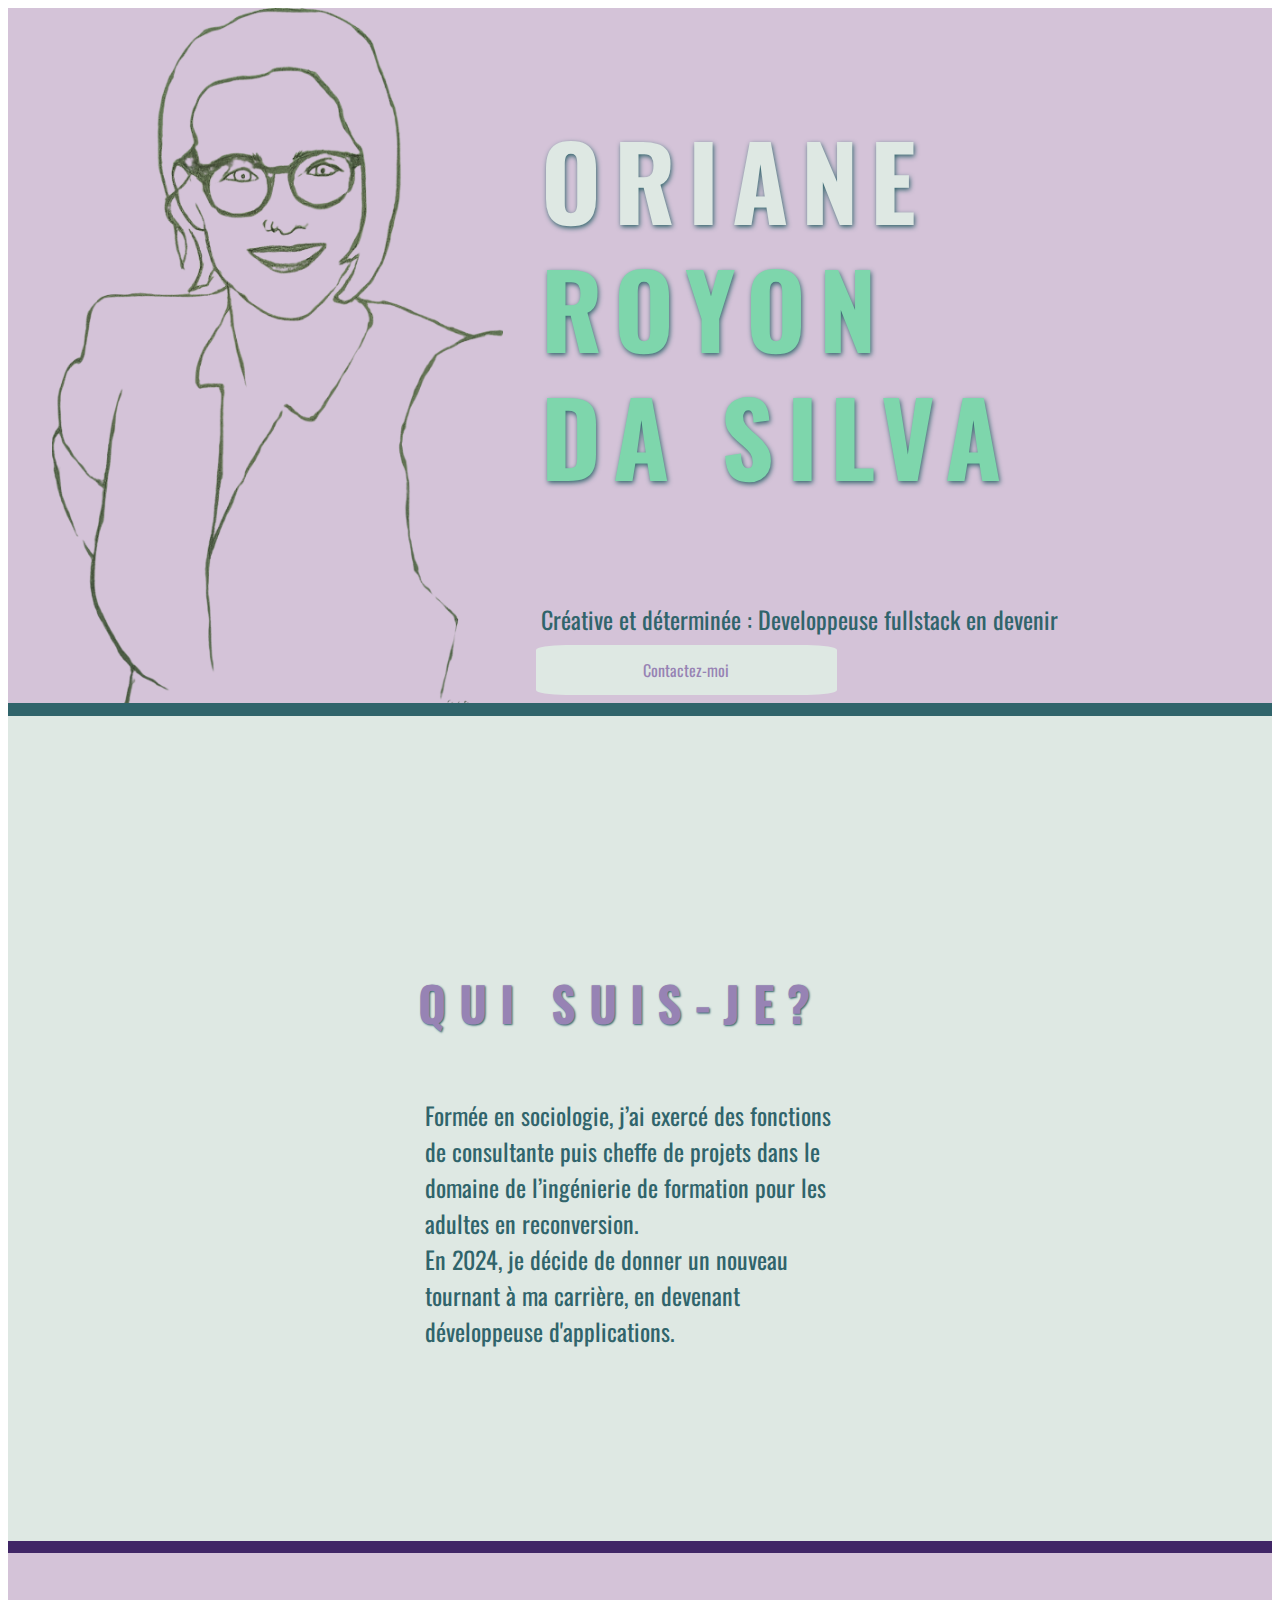
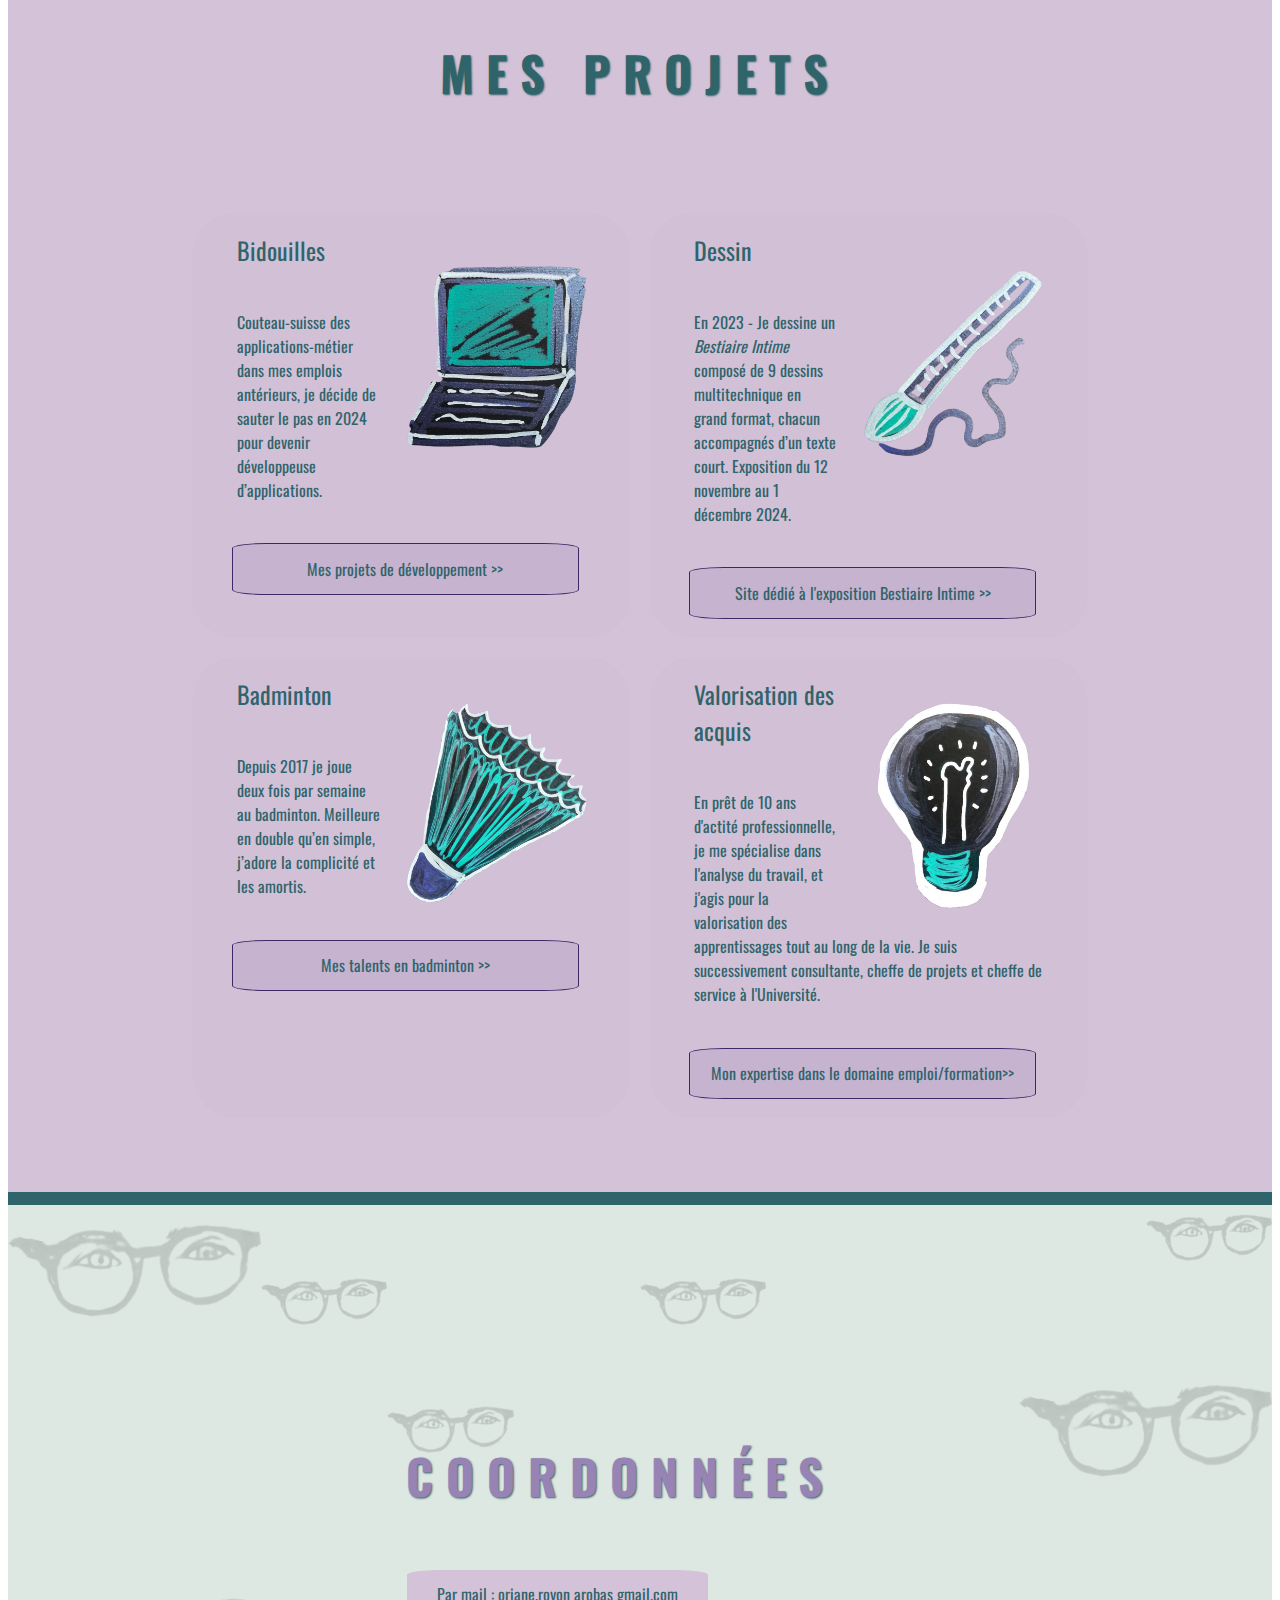
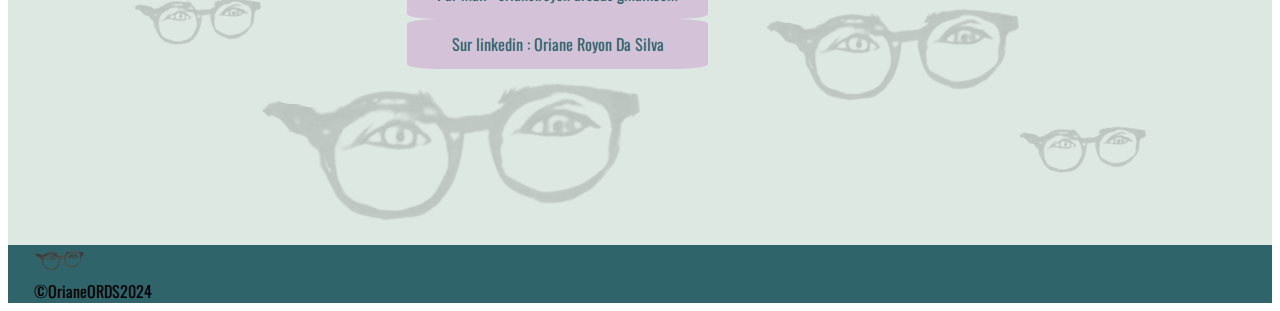
==== commit 3b1831fa: "fix links to each project" ====
--- a/index.html
+++ b/index.html
@@ -111,7 +111,7 @@
                     <p> En prêt de 10 ans d'actité professionnelle, je me spécialise dans l'analyse du travail, et j'agis pour
                         la valorisation des apprentissages tout au long de la vie. Je suis successivement consultante, cheffe de projets et cheffe de service à l'Université.</p>
                     <div class="btn">
-                        <a href="./views/projetdev.html"> Mon expertise dans le domaine emploi/formation >> </a>
+                        <a href="#linkedin"> Mon expertise dans le domaine emploi/formation>> </a>
                     </div>
                 </div>
             </div>
@@ -136,8 +136,8 @@
         <div class="btn intense-green light-green">
             <a href="mailto:oriane.royon@gmail.com" class="bg-light-purple"> Par mail : oriane.royon arobas gmail.com</a>
         </div>
-        <div class="btn intense-green light-green"> 
-            <a href="https://www.linkedin.com/in/oriane-royon-da-silva-0146106b/" class="bg-light-purple">Sur linkedin : Oriane Royon Da Silva </a>
+        <div class="btn intense-green light-green" id="linkedin"> 
+            <a href="https://www.linkedin.com/in/oriane-royon-da-silva-0146106b/" class="bg-light-purple"> Sur linkedin : Oriane Royon Da Silva</a>
         </div>  
     </div>
         <img ID="S4img0" src="./public/images/oeil/eye1.png">  
--- a/public/css/style.css
+++ b/public/css/style.css
@@ -167,13 +167,9 @@
         opacity: 20% ;
     }
     #S4texte {
-        grid-row : 6 / 8 ; 
+        grid-row : 5 / 7 ; 
         grid-column : 4 / 6 ;  
     } 
-    /* adding width to button */ 
-    #S4texte .btn { 
-        width: 10rem ;
-    }
     #S4img0{
         grid-row: 1 / 3 ;
         grid-column : 1 / 3 ;
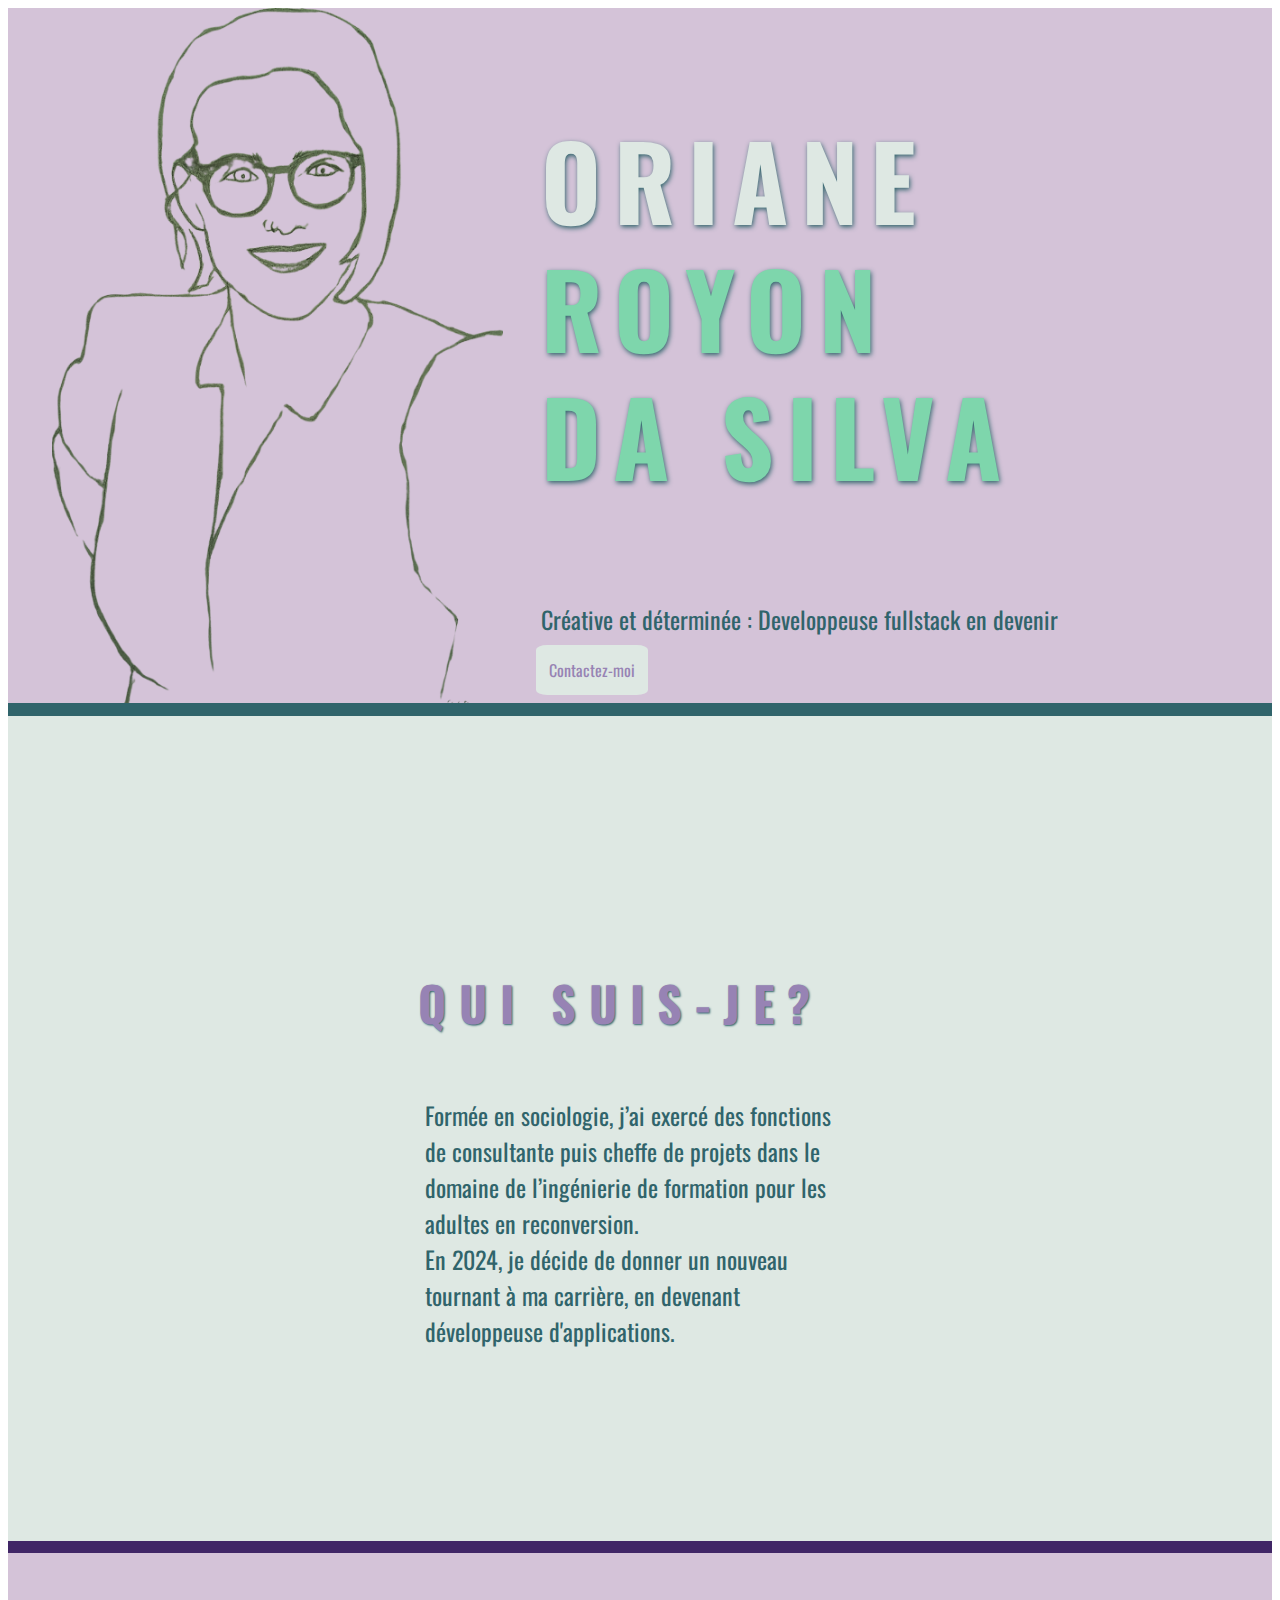
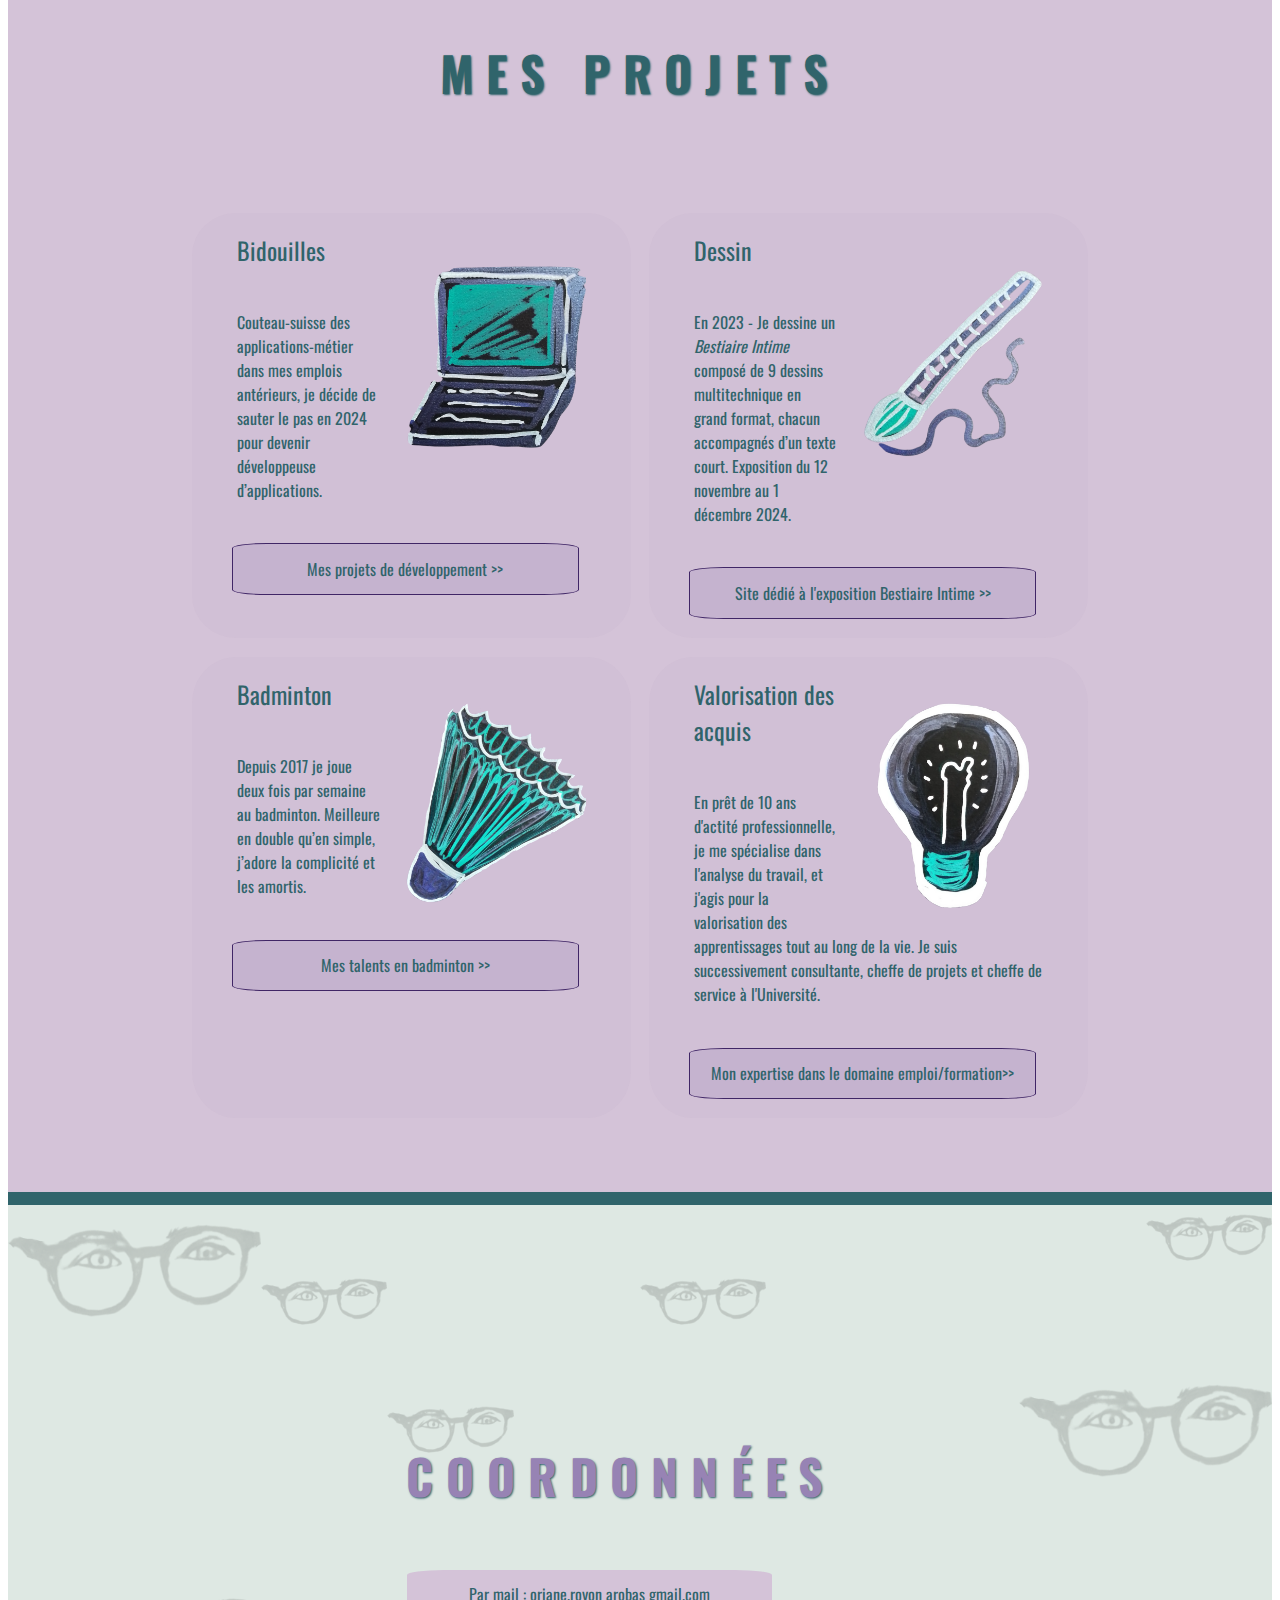
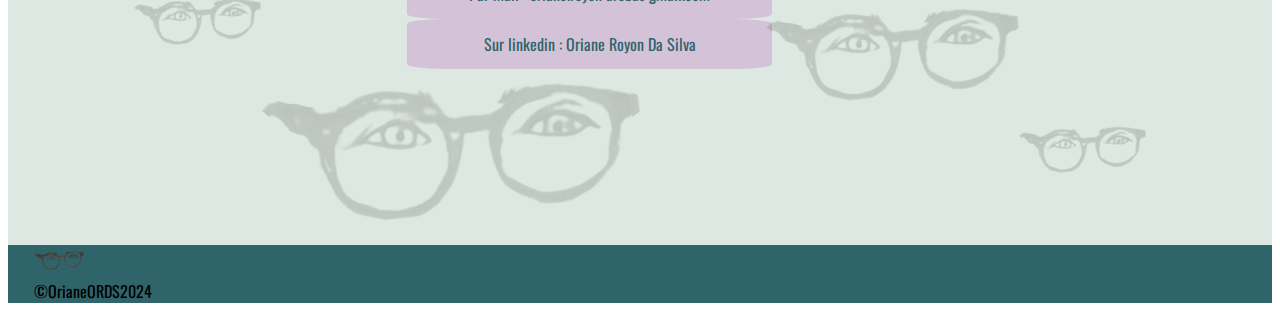
==== commit ec86eade: "open a new page when click on a link thanks to href = target="_blank"" ====
--- a/index.html
+++ b/index.html
@@ -79,7 +79,7 @@
                     <p class="medium-p">Bidouilles</p>
                     <p> Couteau-suisse des applications-métier dans mes emplois antérieurs, je décide de sauter le pas en 2024 pour devenir développeuse d’applications.  </p>
                     <div class="btn">
-                        <a href="./views/projetdev.html"> Mes projets de développement >> </a>
+                        <a href="./views/projetdev.html" target="_blank" > Mes projets de développement >> </a>
                     </div>
                 </div>
         
@@ -90,7 +90,7 @@
                         en grand format, chacun accompagnés d’un texte court. 
                         Exposition du 12 novembre au 1 décembre 2024.   </p>
                     <div class="btn">
-                        <a href="https://www.expo-bestiaireintime.fr"> Site dédié à l'exposition Bestiaire Intime >> </a>
+                        <a href="https://www.expo-bestiaireintime.fr" target="_blank" > Site dédié à l'exposition Bestiaire Intime >> </a>
                     </div>
                 </div>
             </div>
@@ -101,7 +101,7 @@
                     <p class="medium-p">Badminton</p>
                     <p> Depuis 2017 je joue deux fois par semaine au badminton. Meilleure en double qu’en simple, j’adore la complicité et les amortis.  </p>
                     <div class="btn">
-                        <a href="./views/projetdev.html"> Mes talents en badminton  >> </a>
+                        <a href="./views/projetdev.html" target="_blank" > Mes talents en badminton  >> </a>
                     </div>
                 </div>
 
@@ -111,7 +111,7 @@
                     <p> En prêt de 10 ans d'actité professionnelle, je me spécialise dans l'analyse du travail, et j'agis pour
                         la valorisation des apprentissages tout au long de la vie. Je suis successivement consultante, cheffe de projets et cheffe de service à l'Université.</p>
                     <div class="btn">
-                        <a href="#linkedin"> Mon expertise dans le domaine emploi/formation>> </a>
+                        <a href="#linkedin" > Mon expertise dans le domaine emploi/formation>> </a>
                     </div>
                 </div>
             </div>
@@ -137,7 +137,7 @@
             <a href="mailto:oriane.royon@gmail.com" class="bg-light-purple"> Par mail : oriane.royon arobas gmail.com</a>
         </div>
         <div class="btn intense-green light-green" id="linkedin"> 
-            <a href="https://www.linkedin.com/in/oriane-royon-da-silva-0146106b/" class="bg-light-purple"> Sur linkedin : Oriane Royon Da Silva</a>
+            <a href="https://www.linkedin.com/in/oriane-royon-da-silva-0146106b/" target="_blank" class="bg-light-purple"> Sur linkedin : Oriane Royon Da Silva</a>
         </div>  
     </div>
         <img ID="S4img0" src="./public/images/oeil/eye1.png">  
--- a/public/css/style.css
+++ b/public/css/style.css
@@ -17,22 +17,6 @@
 /*xxxxxxxxxxxxxxxxxxxxxxxxxxxxxxxxxxxxxxxxxxxxxxxxxxxxxxxxxxxxxxxxxx */
 
 /* éléments  par ordre alpha */ 
-
-img {
-    min-height:0 ;
-     min-width:0 ;
-     width: 100%;
-     height: auto;
-     padding-top : 0 ; 
-     padding-bottom : 0 ;
-     border : 0 ; 
-}
-section {
-    justify-content: center;
-    align-items: center;
-    height: 100%;
-    min-width: 150px;
-}
 a { 
     border-radius: 10%;
     border: none;
@@ -45,11 +29,30 @@
     padding: 1vw;
     margin-left : 1.5vw ; 
 }
+html {
+    width:100%; 
+
+}
+img {
+    min-height:0 ;
+     min-width:0 ;
+     width: 100%;
+     height: auto;
+     padding-top : 0 ; 
+     padding-bottom : 0 ;
+     border : 0 ; 
+}
+section {
+    justify-content: center;
+    align-items: center;
+    height: 100%;
+    min-width: 150px;
+}
+
 
 /*class */ 
 .btn {
    display : block ;
-   width: 20rem ; 
    margin-left : 1px ; 
 }
 .flex-container {
@@ -151,7 +154,9 @@
 
 /*            spécifique section 4 = GRID */
 
-
+    #section4 .btn{
+        width: 30vw;
+    }
     #section4 {
         display: grid ; 
         grid-template-columns: repeat(10, 1fr) ;
@@ -342,7 +347,7 @@
             font-size : 4vw ; 
         }
         .rectangle-1tiers {
-            flex-basis : 95% ;
+            flex-basis : 100% ;
         }
         .rectangle-2tiers {
             flex-basis : 95% ;
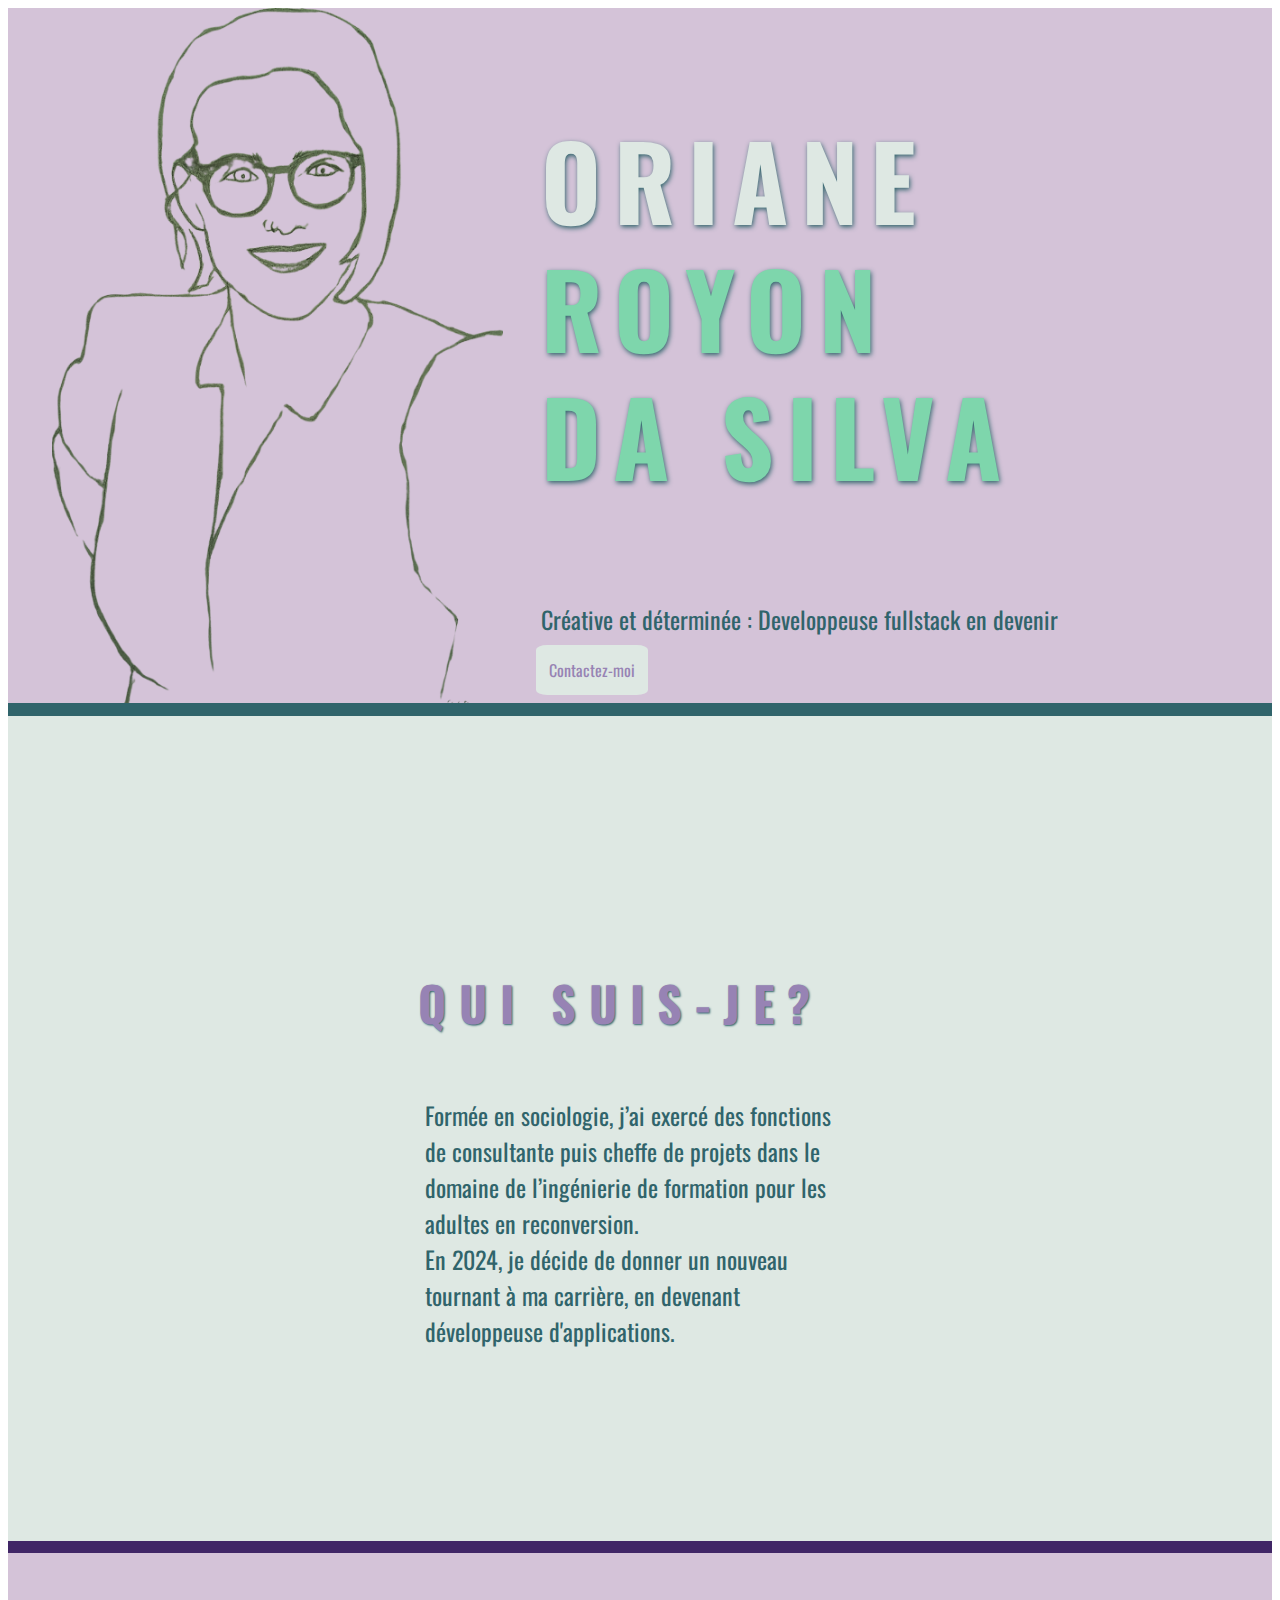
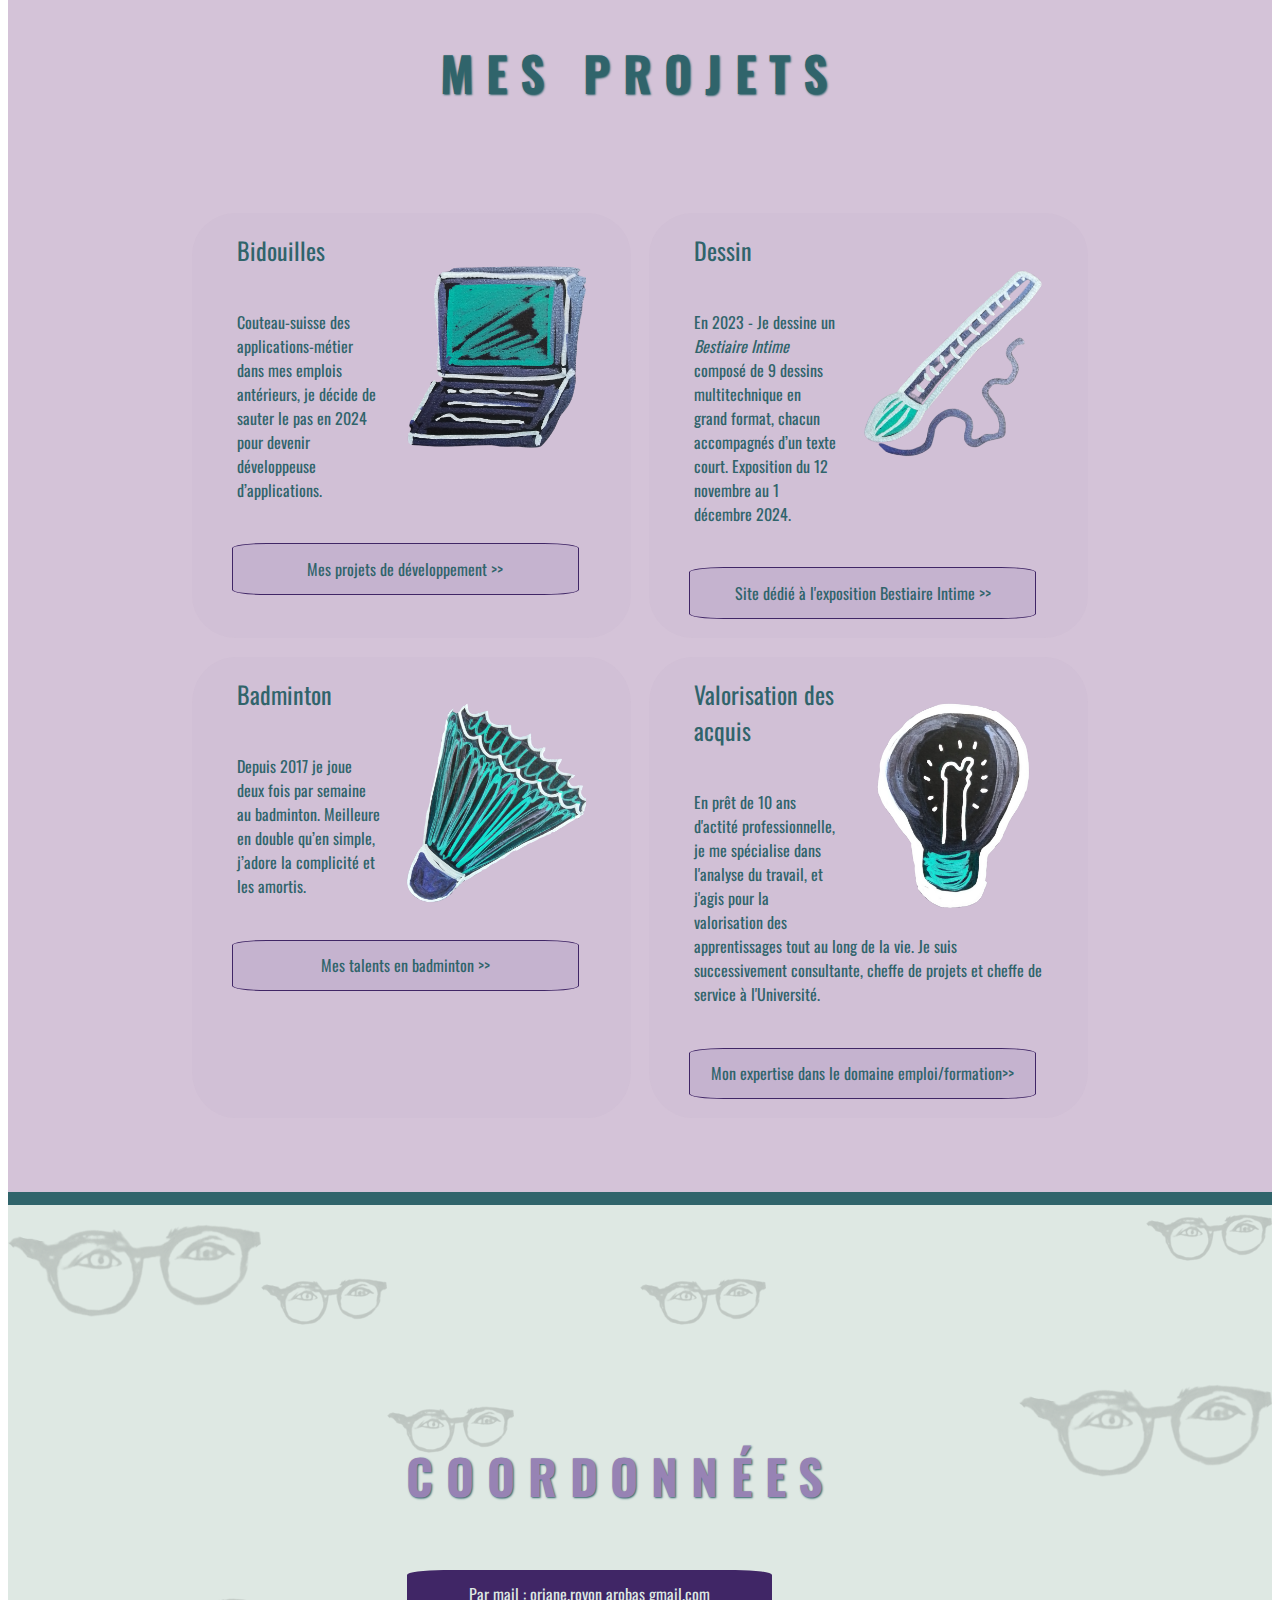
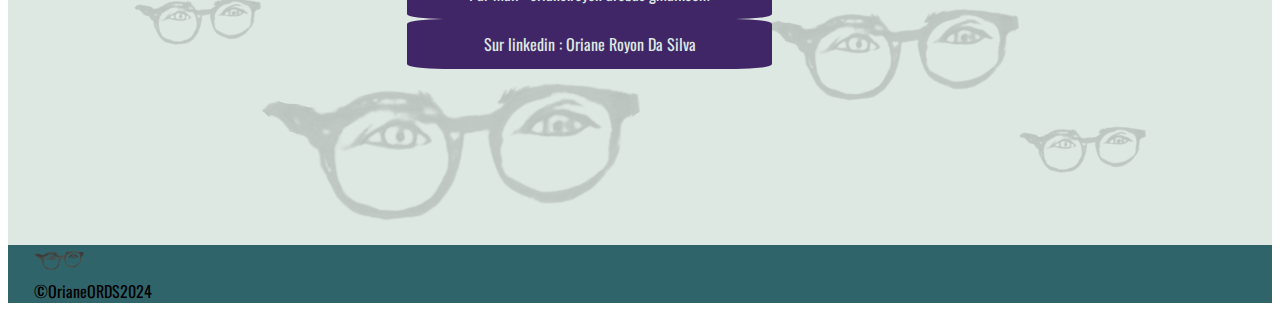
==== commit e31a497e: "update links on projects and colors on last buttons" ====
--- a/index.html
+++ b/index.html
@@ -79,7 +79,7 @@
                     <p class="medium-p">Bidouilles</p>
                     <p> Couteau-suisse des applications-métier dans mes emplois antérieurs, je décide de sauter le pas en 2024 pour devenir développeuse d’applications.  </p>
                     <div class="btn">
-                        <a href="./views/projetdev.html" target="_blank" > Mes projets de développement >> </a>
+                        <a href="https://github.com/OrianeORDS" target="_blank" > Mes projets de développement >> </a>
                     </div>
                 </div>
         
@@ -101,7 +101,7 @@
                     <p class="medium-p">Badminton</p>
                     <p> Depuis 2017 je joue deux fois par semaine au badminton. Meilleure en double qu’en simple, j’adore la complicité et les amortis.  </p>
                     <div class="btn">
-                        <a href="./views/projetdev.html" target="_blank" > Mes talents en badminton  >> </a>
+                        <a href="./views/badlove.html" target="_blank" > Mes talents en badminton  >> </a>
                     </div>
                 </div>
 
@@ -111,7 +111,7 @@
                     <p> En prêt de 10 ans d'actité professionnelle, je me spécialise dans l'analyse du travail, et j'agis pour
                         la valorisation des apprentissages tout au long de la vie. Je suis successivement consultante, cheffe de projets et cheffe de service à l'Université.</p>
                     <div class="btn">
-                        <a href="#linkedin" > Mon expertise dans le domaine emploi/formation>> </a>
+                        <a href="https://www.linkedin.com/in/oriane-royon-da-silva-0146106b/" target="_blank" > Mon expertise dans le domaine emploi/formation>> </a>
                     </div>
                 </div>
             </div>
@@ -134,10 +134,10 @@
     <div ID="S4texte" class="rectangle-2tiers">
         <h2 class="medium-purple"> Coordonnées </h2>
         <div class="btn intense-green light-green">
-            <a href="mailto:oriane.royon@gmail.com" class="bg-light-purple"> Par mail : oriane.royon arobas gmail.com</a>
+            <a href="mailto:oriane.royon@gmail.com" class="bg-intense-purple light-green"> Par mail : oriane.royon arobas gmail.com</a>
         </div>
         <div class="btn intense-green light-green" id="linkedin"> 
-            <a href="https://www.linkedin.com/in/oriane-royon-da-silva-0146106b/" target="_blank" class="bg-light-purple"> Sur linkedin : Oriane Royon Da Silva</a>
+            <a href="https://www.linkedin.com/in/oriane-royon-da-silva-0146106b/" target="_blank" class="bg-intense-purple light-green"> Sur linkedin : Oriane Royon Da Silva</a>
         </div>  
     </div>
         <img ID="S4img0" src="./public/images/oeil/eye1.png">  
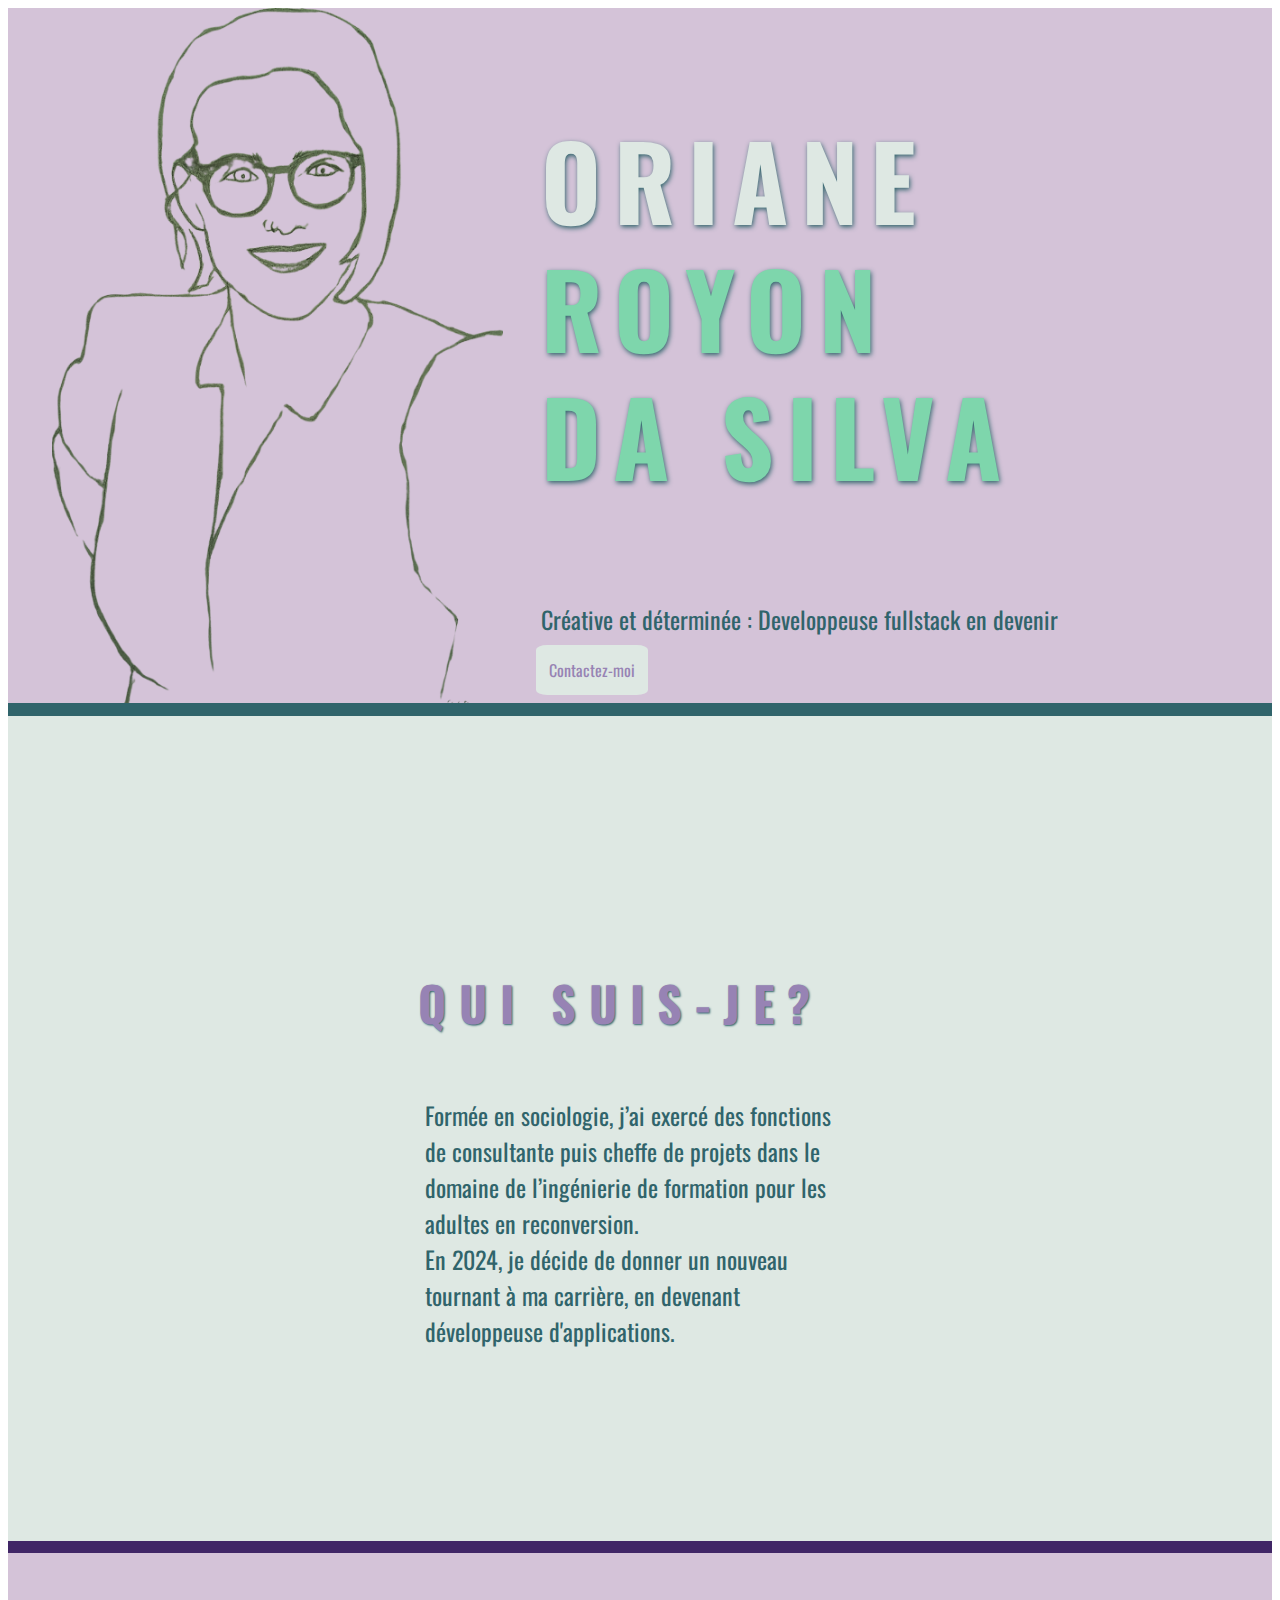
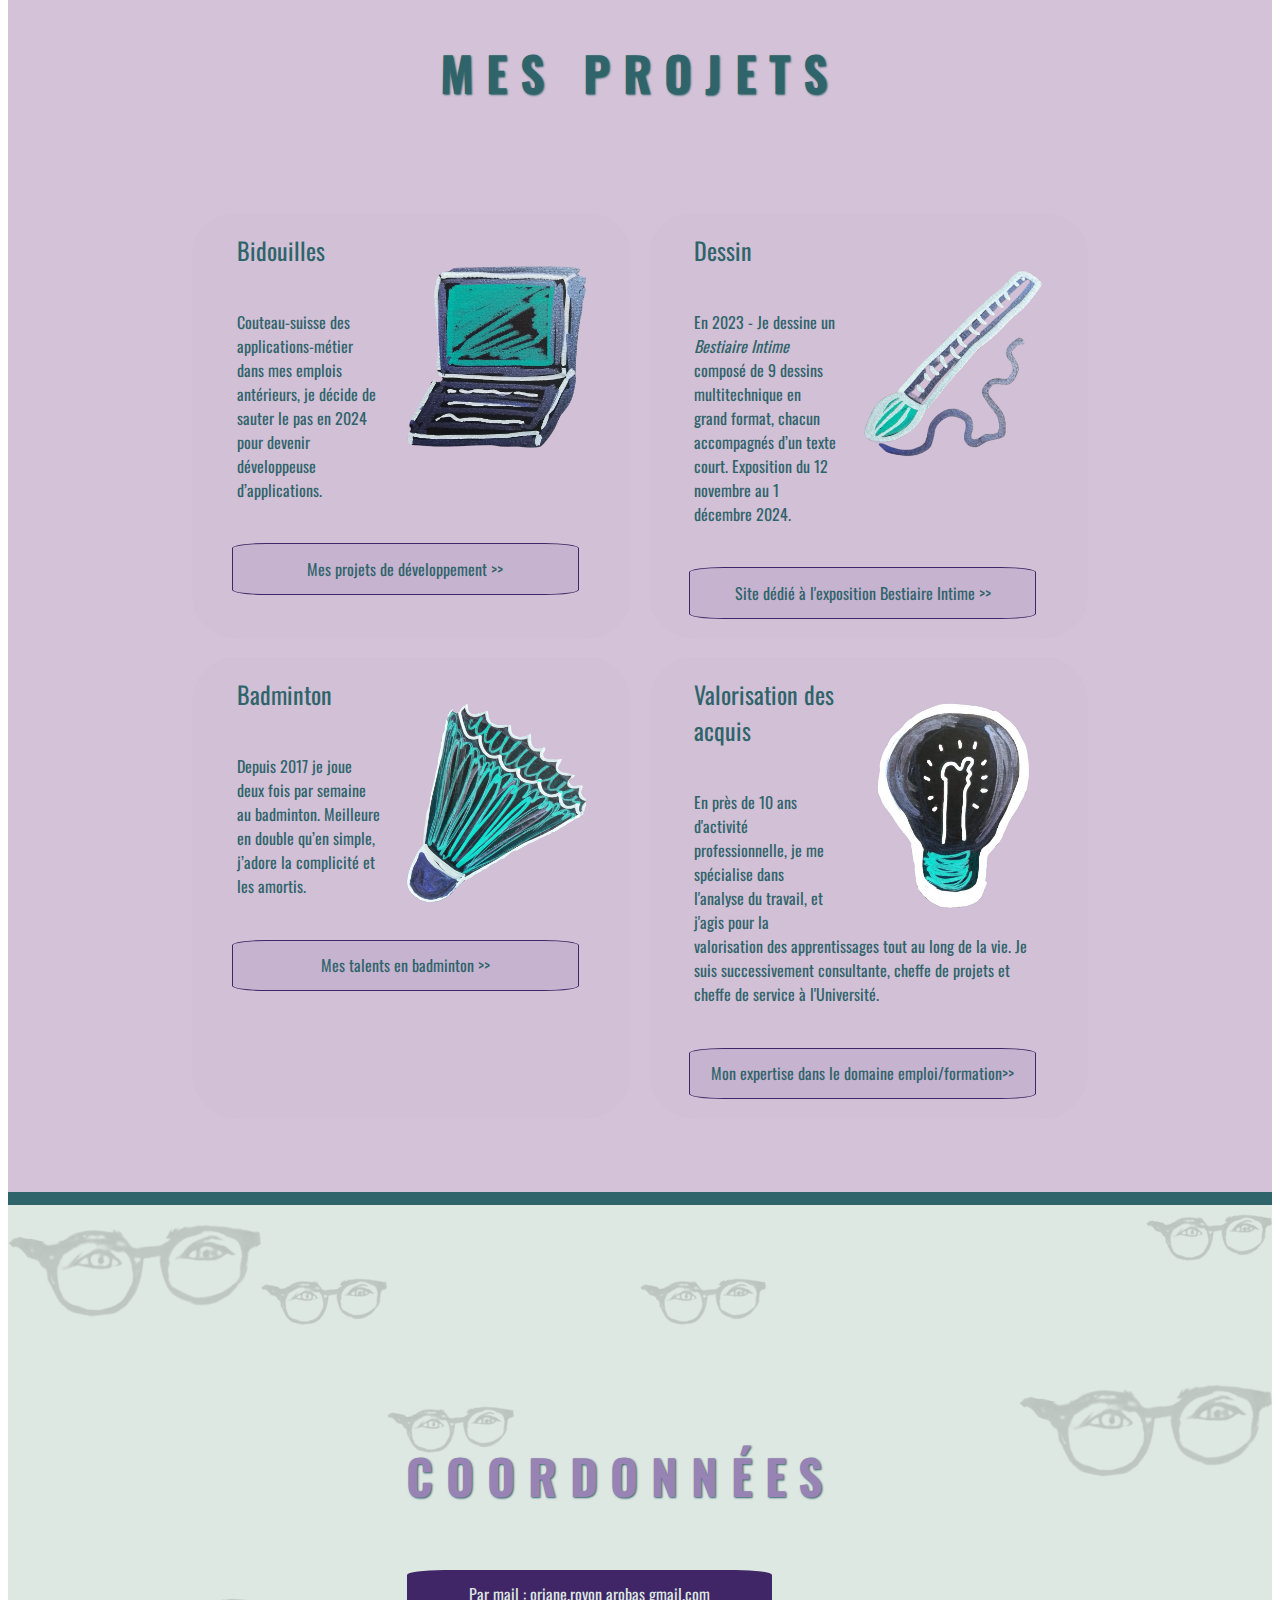
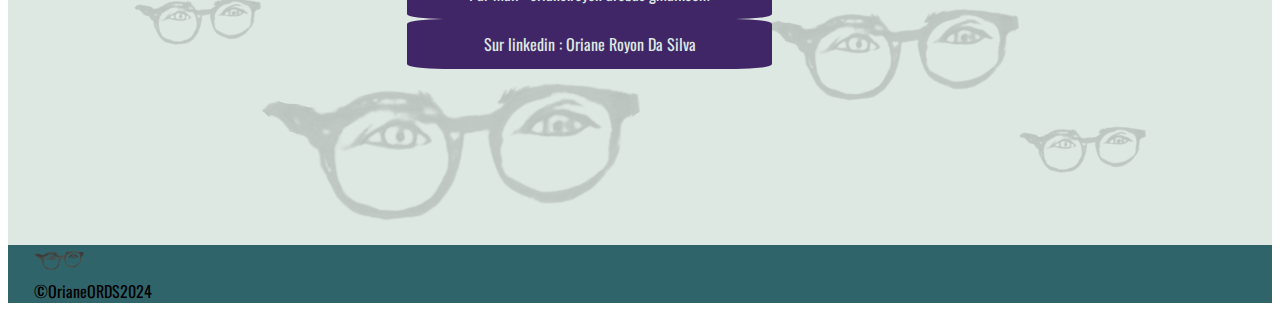
==== commit b423ae3f: "correcting mispelling" ====
--- a/index.html
+++ b/index.html
@@ -108,7 +108,7 @@
                 <div class="card"> 
                     <img class="carre dessin" src="./public/images/section3-imagescarres/section3-ampoule.png" alt="dessin stylisé d'une ampoule ">
                     <p class="medium-p">Valorisation des acquis</p>
-                    <p> En prêt de 10 ans d'actité professionnelle, je me spécialise dans l'analyse du travail, et j'agis pour
+                    <p> En près de 10 ans d'activité professionnelle, je me spécialise dans l'analyse du travail, et j'agis pour
                         la valorisation des apprentissages tout au long de la vie. Je suis successivement consultante, cheffe de projets et cheffe de service à l'Université.</p>
                     <div class="btn">
                         <a href="https://www.linkedin.com/in/oriane-royon-da-silva-0146106b/" target="_blank" > Mon expertise dans le domaine emploi/formation>> </a>
--- a/public/css/style.css
+++ b/public/css/style.css
@@ -1,6 +1,7 @@
 /* Notes : if I had to do this work again,
 I would use a BEM methodology to name class selectors inside the html and then organise CSS code by sections only,
-with global variables for the colors */ 
+with global variables for the colors 
+I would use rem and media queries instead of vw sizes */ 
 
 
 /*STRUCTURE FICHIER */ 
